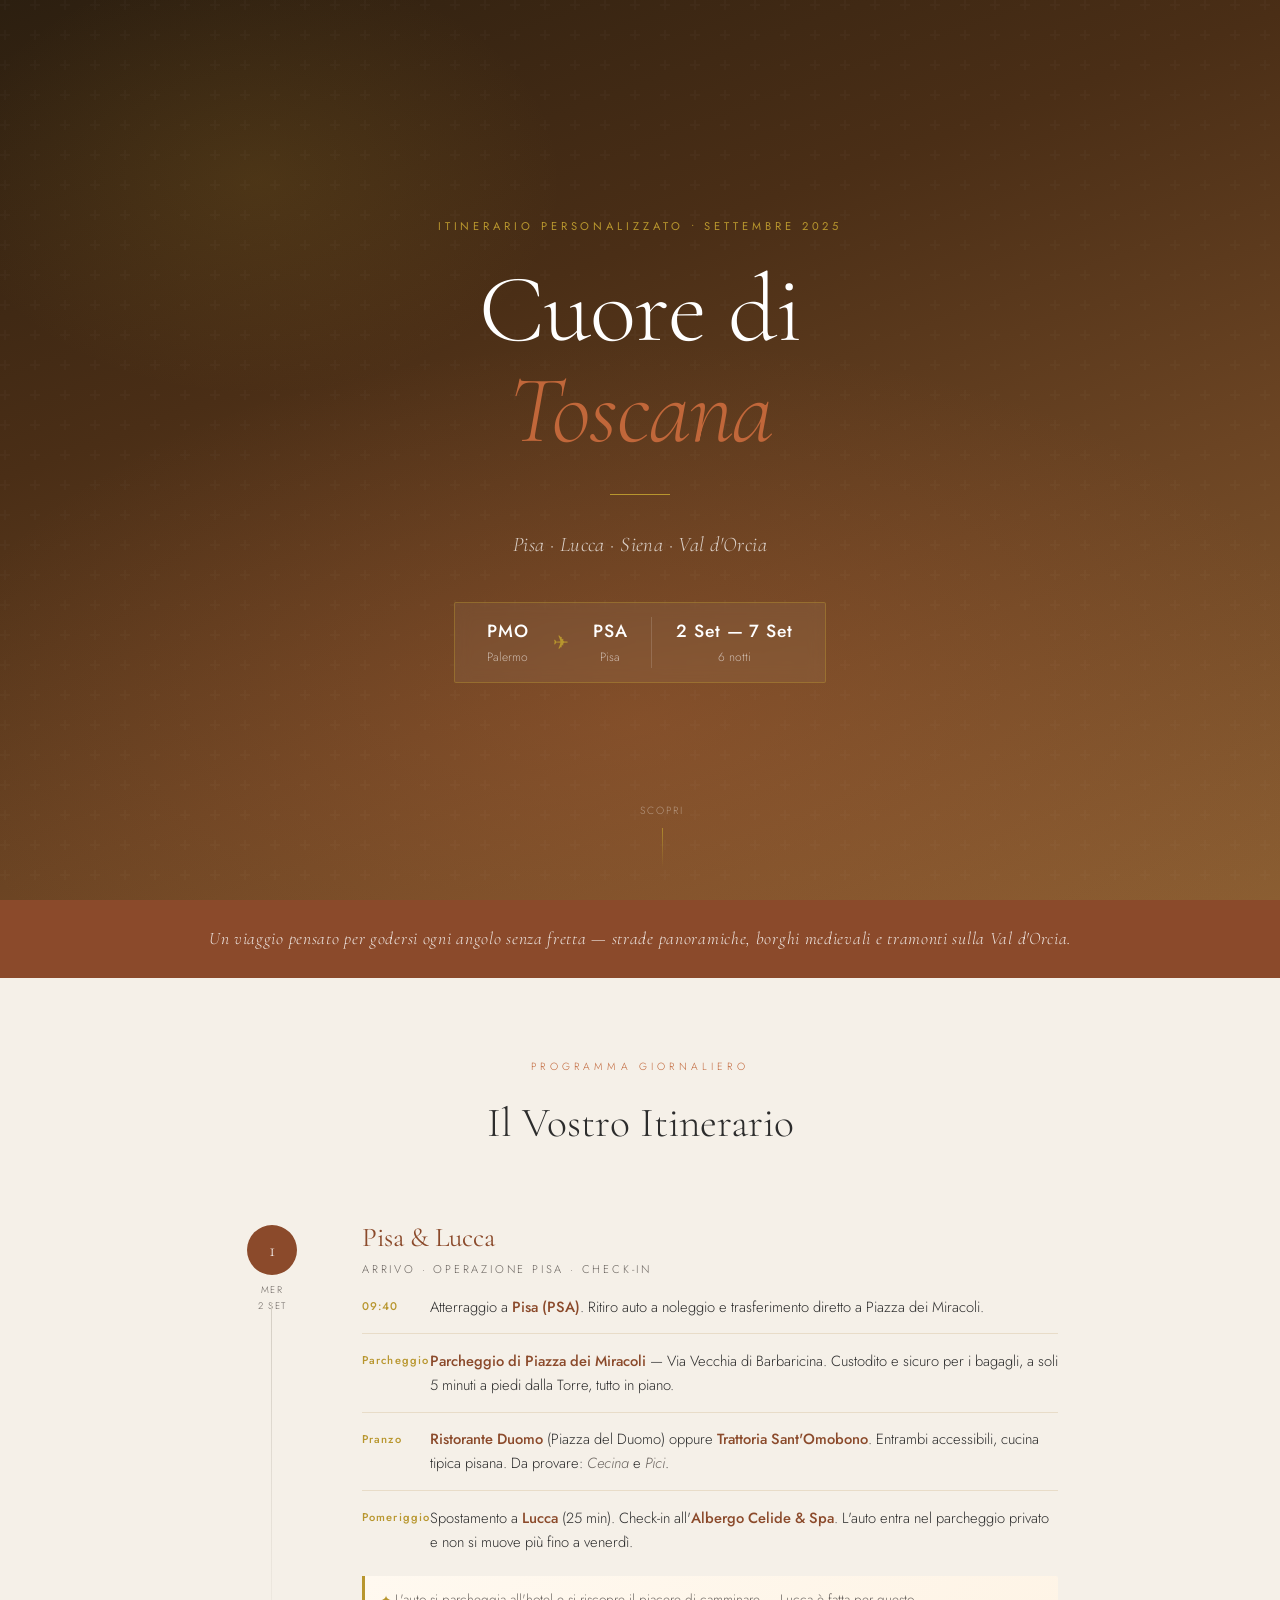
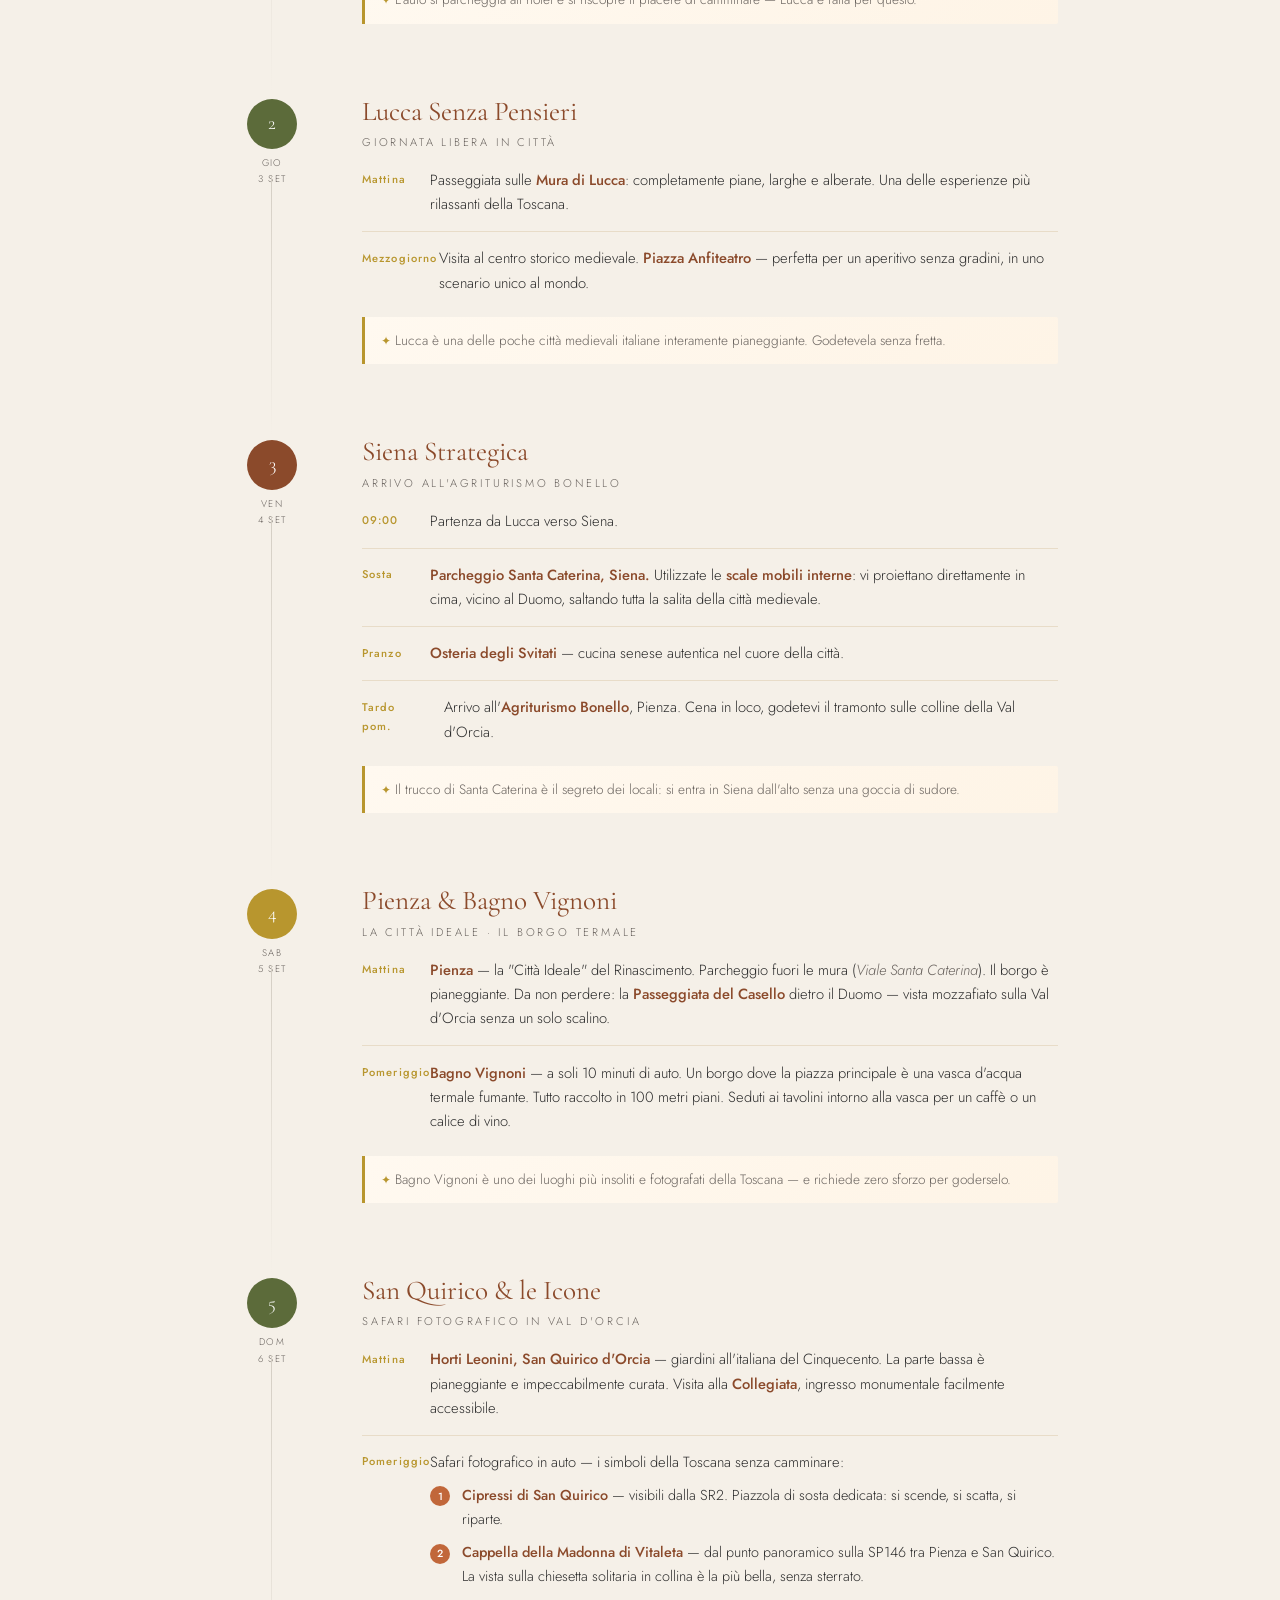
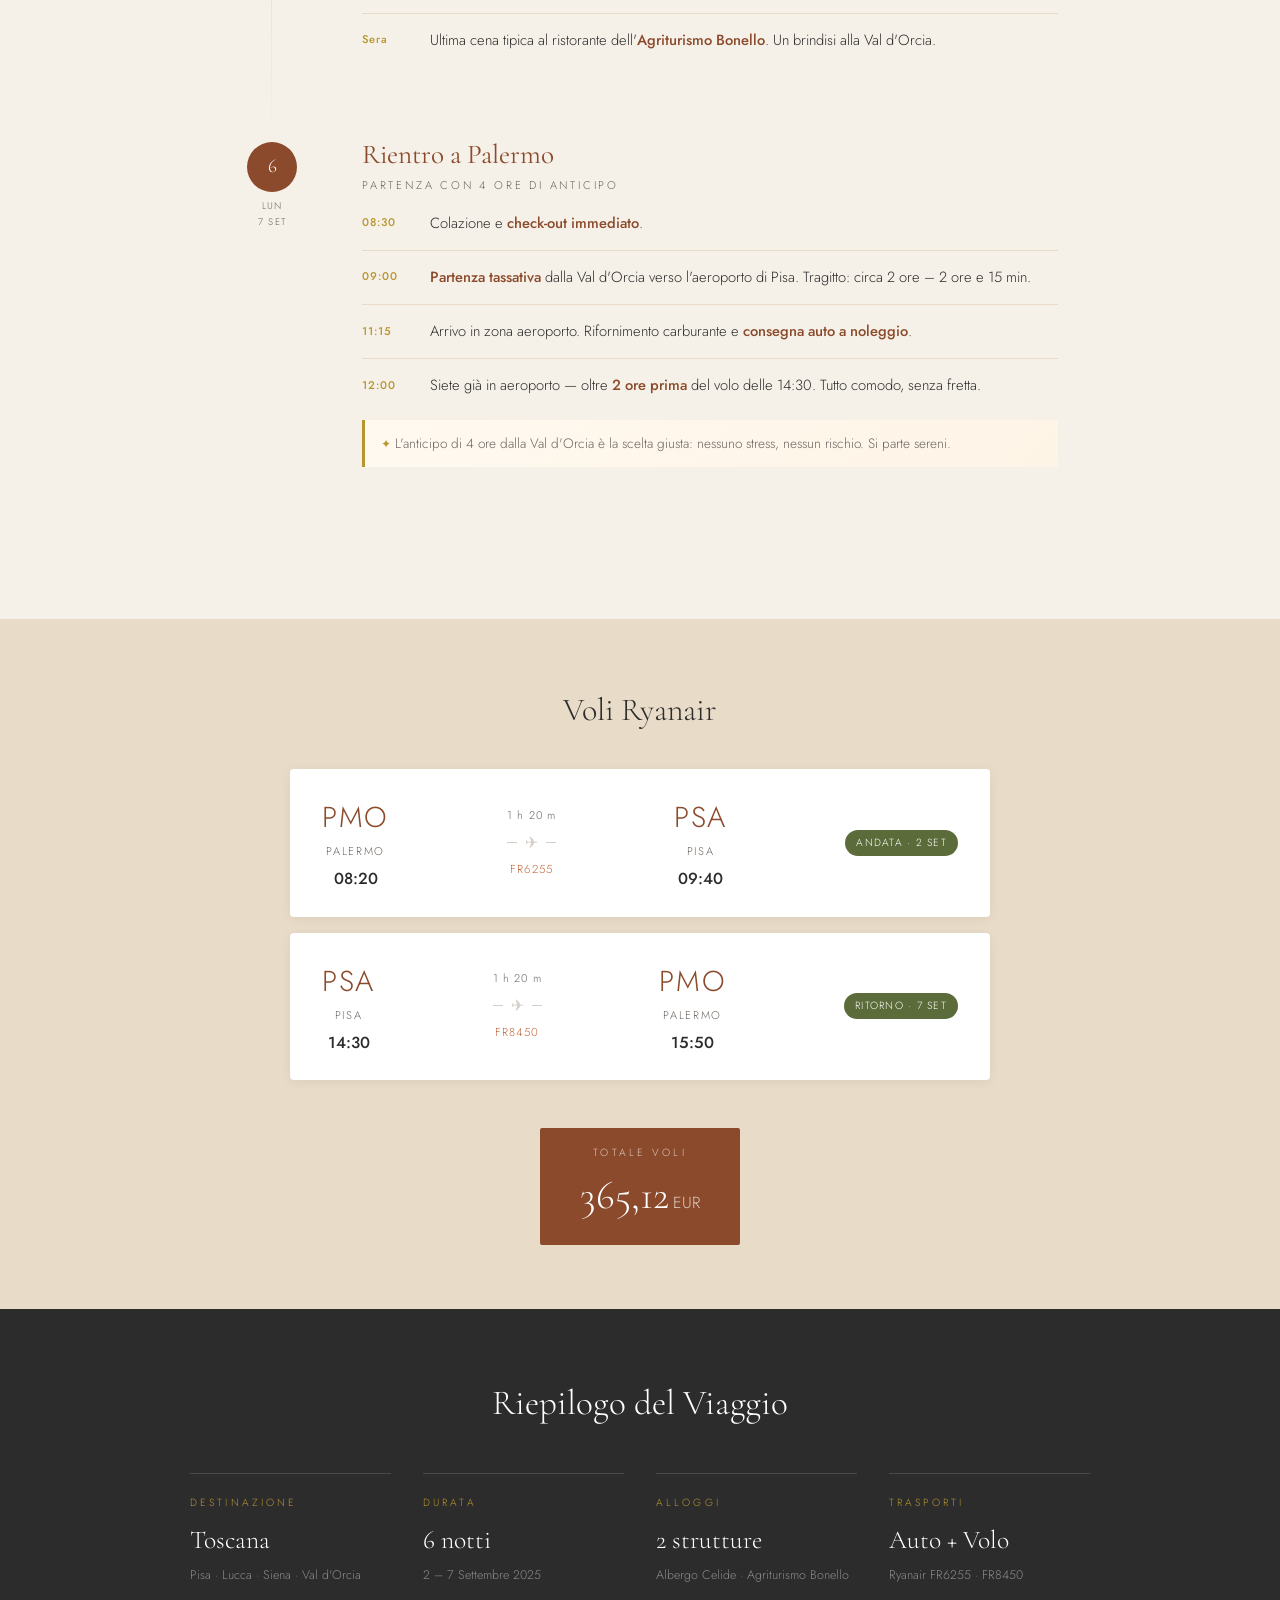
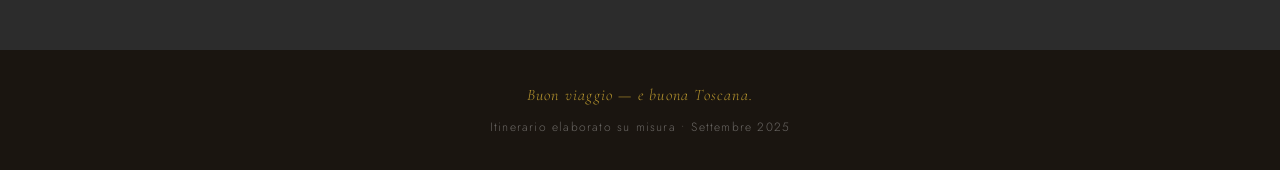
==== toscana_itinerario.html @ e8770a00 "Add files via upload" ====
<!DOCTYPE html>
<html lang="it">
<head>
  <meta charset="UTF-8" />
  <meta name="viewport" content="width=device-width, initial-scale=1.0"/>
  <title>Toscana Esclusiva — Settembre 2025</title>
  <link href="https://fonts.googleapis.com/css2?family=Cormorant+Garamond:ital,wght@0,300;0,400;0,600;1,300;1,400&family=Jost:wght@300;400;500&display=swap" rel="stylesheet"/>
  <style>
    :root {
      --cream: #f5f0e8;
      --sand: #e8dcc8;
      --sienna: #8b4a2b;
      --terracotta: #c1673a;
      --gold: #b8962e;
      --olive: #5c6b3a;
      --charcoal: #2c2c2c;
      --warm-grey: #6b6560;
      --light-grey: #d4cec4;
    }

    *, *::before, *::after { box-sizing: border-box; margin: 0; padding: 0; }

    html { scroll-behavior: smooth; }

    body {
      background-color: var(--cream);
      color: var(--charcoal);
      font-family: 'Jost', sans-serif;
      font-weight: 300;
      line-height: 1.7;
      overflow-x: hidden;
    }

    /* ── HERO ─────────────────────────────────────────────── */
    .hero {
      position: relative;
      height: 100vh;
      min-height: 600px;
      display: flex;
      flex-direction: column;
      align-items: center;
      justify-content: center;
      text-align: center;
      padding: 2rem;
      overflow: hidden;
      background: linear-gradient(160deg, #2c1f10 0%, #4a2e16 35%, #6b4423 65%, #8b5e32 100%);
    }

    .hero::before {
      content: '';
      position: absolute;
      inset: 0;
      background:
        radial-gradient(ellipse 80% 60% at 50% 80%, rgba(193,103,58,0.25) 0%, transparent 70%),
        radial-gradient(ellipse 40% 40% at 20% 20%, rgba(184,150,46,0.12) 0%, transparent 60%);
    }

    .hero-texture {
      position: absolute;
      inset: 0;
      background-image: url("data:image/svg+xml,%3Csvg width='60' height='60' viewBox='0 0 60 60' xmlns='http://www.w3.org/2000/svg'%3E%3Cg fill='none' fill-rule='evenodd'%3E%3Cg fill='%23ffffff' fill-opacity='0.02'%3E%3Cpath d='M36 34v-4h-2v4h-4v2h4v4h2v-4h4v-2h-4zm0-30V0h-2v4h-4v2h4v4h2V6h4V4h-4zM6 34v-4H4v4H0v2h4v4h2v-4h4v-2H6zM6 4V0H4v4H0v2h4v4h2V6h4V4H6z'/%3E%3C/g%3E%3C/g%3E%3C/svg%3E");
    }

    .hero-content { position: relative; z-index: 2; max-width: 760px; }

    .hero-label {
      font-family: 'Jost', sans-serif;
      font-weight: 400;
      font-size: 0.7rem;
      letter-spacing: 0.35em;
      text-transform: uppercase;
      color: var(--gold);
      margin-bottom: 1.5rem;
      opacity: 0;
      animation: fadeUp 0.8s ease 0.2s forwards;
    }

    .hero-title {
      font-family: 'Cormorant Garamond', serif;
      font-weight: 300;
      font-size: clamp(3rem, 8vw, 6rem);
      line-height: 1.05;
      color: #fff;
      letter-spacing: -0.01em;
      opacity: 0;
      animation: fadeUp 0.9s ease 0.4s forwards;
    }

    .hero-title em {
      font-style: italic;
      color: var(--terracotta);
    }

    .hero-divider {
      width: 60px;
      height: 1px;
      background: var(--gold);
      margin: 2rem auto;
      opacity: 0;
      animation: fadeUp 0.8s ease 0.6s forwards;
    }

    .hero-sub {
      font-family: 'Cormorant Garamond', serif;
      font-style: italic;
      font-size: 1.3rem;
      color: rgba(255,255,255,0.75);
      letter-spacing: 0.02em;
      opacity: 0;
      animation: fadeUp 0.8s ease 0.8s forwards;
    }

    .flight-badge {
      display: inline-flex;
      align-items: center;
      gap: 1.5rem;
      margin-top: 2.5rem;
      padding: 0.9rem 2rem;
      border: 1px solid rgba(184,150,46,0.4);
      background: rgba(255,255,255,0.05);
      backdrop-filter: blur(8px);
      border-radius: 2px;
      opacity: 0;
      animation: fadeUp 0.8s ease 1s forwards;
    }

    .flight-segment {
      font-family: 'Jost', sans-serif;
      font-size: 0.75rem;
      color: rgba(255,255,255,0.6);
      text-align: center;
    }
    .flight-segment strong {
      display: block;
      font-size: 1.1rem;
      font-weight: 500;
      color: #fff;
      letter-spacing: 0.05em;
    }
    .flight-arrow {
      font-size: 1.2rem;
      color: var(--gold);
    }

    /* ── SCROLL HINT ──────────────────────────────────────── */
    .scroll-hint {
      position: absolute;
      bottom: 2rem;
      left: 50%;
      transform: translateX(-50%);
      display: flex;
      flex-direction: column;
      align-items: center;
      gap: 0.5rem;
      color: rgba(255,255,255,0.4);
      font-size: 0.65rem;
      letter-spacing: 0.2em;
      text-transform: uppercase;
      z-index: 2;
      opacity: 0;
      animation: fadeUp 0.8s ease 1.4s forwards;
    }

    .scroll-line {
      width: 1px;
      height: 40px;
      background: linear-gradient(to bottom, rgba(184,150,46,0.8), transparent);
      animation: scrollPulse 2s ease-in-out 1.6s infinite;
    }

    /* ── INTRO STRIP ──────────────────────────────────────── */
    .intro-strip {
      background: var(--sienna);
      color: #fff;
      padding: 1.5rem 2rem;
      text-align: center;
    }

    .intro-strip p {
      font-family: 'Cormorant Garamond', serif;
      font-style: italic;
      font-size: 1.1rem;
      letter-spacing: 0.04em;
      color: rgba(255,255,255,0.85);
    }

    /* ── TIMELINE ─────────────────────────────────────────── */
    .itinerary {
      max-width: 900px;
      margin: 0 auto;
      padding: 5rem 2rem;
    }

    .section-header {
      text-align: center;
      margin-bottom: 4rem;
    }

    .section-header .label {
      font-size: 0.65rem;
      letter-spacing: 0.4em;
      text-transform: uppercase;
      color: var(--terracotta);
      display: block;
      margin-bottom: 0.75rem;
    }

    .section-header h2 {
      font-family: 'Cormorant Garamond', serif;
      font-weight: 300;
      font-size: 2.6rem;
      color: var(--charcoal);
    }

    /* Day cards */
    .day-card {
      display: grid;
      grid-template-columns: 100px 1fr;
      gap: 0 2.5rem;
      margin-bottom: 3.5rem;
      position: relative;
      opacity: 0;
      transform: translateY(24px);
      transition: opacity 0.7s ease, transform 0.7s ease;
    }

    .day-card.visible {
      opacity: 1;
      transform: translateY(0);
    }

    /* vertical line */
    .day-card:not(:last-child)::after {
      content: '';
      position: absolute;
      left: 49px;
      top: 80px;
      bottom: -3.5rem;
      width: 1px;
      background: linear-gradient(to bottom, var(--light-grey), transparent);
    }

    .day-date {
      display: flex;
      flex-direction: column;
      align-items: center;
      padding-top: 0.2rem;
    }

    .day-number {
      width: 50px;
      height: 50px;
      border-radius: 50%;
      background: var(--sienna);
      color: #fff;
      display: flex;
      align-items: center;
      justify-content: center;
      font-family: 'Cormorant Garamond', serif;
      font-size: 1.2rem;
      font-weight: 300;
      flex-shrink: 0;
      position: relative;
      z-index: 1;
    }

    .day-number.gold { background: var(--gold); }
    .day-number.olive { background: var(--olive); }

    .day-weekday {
      font-size: 0.6rem;
      letter-spacing: 0.12em;
      text-transform: uppercase;
      color: var(--warm-grey);
      margin-top: 0.4rem;
      text-align: center;
    }

    .day-body { padding-bottom: 1rem; }

    .day-title {
      font-family: 'Cormorant Garamond', serif;
      font-size: 1.7rem;
      font-weight: 400;
      color: var(--sienna);
      margin-bottom: 0.3rem;
      line-height: 1.2;
    }

    .day-subtitle {
      font-size: 0.7rem;
      letter-spacing: 0.25em;
      text-transform: uppercase;
      color: var(--warm-grey);
      margin-bottom: 1rem;
    }

    .event-list { list-style: none; }

    .event-item {
      display: flex;
      gap: 1rem;
      margin-bottom: 0.9rem;
      padding-bottom: 0.9rem;
      border-bottom: 1px solid var(--sand);
    }

    .event-item:last-child {
      border-bottom: none;
      margin-bottom: 0;
    }

    .event-time {
      font-size: 0.7rem;
      font-weight: 500;
      letter-spacing: 0.1em;
      color: var(--gold);
      min-width: 52px;
      padding-top: 0.15rem;
    }

    .event-text {
      font-size: 0.92rem;
      color: var(--charcoal);
      line-height: 1.65;
    }

    .event-text strong {
      font-weight: 500;
      color: var(--sienna);
    }

    .event-text em { font-style: italic; color: var(--warm-grey); }

    .tip-box {
      background: linear-gradient(135deg, #fff9f0 0%, #fef4e6 100%);
      border-left: 3px solid var(--gold);
      padding: 0.75rem 1rem;
      margin-top: 0.5rem;
      border-radius: 0 2px 2px 0;
      font-size: 0.85rem;
      color: var(--warm-grey);
    }
    .tip-box::before {
      content: '✦ ';
      color: var(--gold);
      font-size: 0.75rem;
    }

    /* ── PHOTO SPOTS ──────────────────────────────────────── */
    .photo-spots {
      counter-reset: spot;
    }

    .spot-item {
      display: flex;
      align-items: baseline;
      gap: 0.75rem;
      margin-bottom: 0.6rem;
      font-size: 0.9rem;
    }

    .spot-item::before {
      counter-increment: spot;
      content: counter(spot);
      background: var(--terracotta);
      color: #fff;
      font-size: 0.65rem;
      font-weight: 500;
      width: 20px;
      height: 20px;
      border-radius: 50%;
      display: flex;
      align-items: center;
      justify-content: center;
      flex-shrink: 0;
    }

    /* ── SUMMARY BAR ──────────────────────────────────────── */
    .summary {
      background: var(--charcoal);
      color: #fff;
      padding: 4rem 2rem;
    }

    .summary-inner {
      max-width: 900px;
      margin: 0 auto;
    }

    .summary h2 {
      font-family: 'Cormorant Garamond', serif;
      font-weight: 300;
      font-size: 2.2rem;
      color: #fff;
      margin-bottom: 2.5rem;
      text-align: center;
    }

    .summary-grid {
      display: grid;
      grid-template-columns: repeat(auto-fit, minmax(200px, 1fr));
      gap: 2rem;
    }

    .summary-item {
      border-top: 1px solid rgba(255,255,255,0.15);
      padding-top: 1.25rem;
    }

    .summary-item .s-label {
      font-size: 0.65rem;
      letter-spacing: 0.3em;
      text-transform: uppercase;
      color: var(--gold);
      margin-bottom: 0.4rem;
    }

    .summary-item .s-value {
      font-family: 'Cormorant Garamond', serif;
      font-size: 1.6rem;
      font-weight: 300;
      color: #fff;
    }

    .summary-item .s-note {
      font-size: 0.78rem;
      color: rgba(255,255,255,0.45);
      margin-top: 0.2rem;
    }

    /* ── FLIGHT RECAP ─────────────────────────────────────── */
    .flight-recap {
      background: var(--sand);
      padding: 4rem 2rem;
    }

    .flight-recap-inner {
      max-width: 700px;
      margin: 0 auto;
      text-align: center;
    }

    .flight-recap h2 {
      font-family: 'Cormorant Garamond', serif;
      font-weight: 300;
      font-size: 2rem;
      color: var(--charcoal);
      margin-bottom: 2rem;
    }

    .flight-row {
      display: flex;
      align-items: center;
      justify-content: space-between;
      background: #fff;
      border-radius: 4px;
      padding: 1.5rem 2rem;
      margin-bottom: 1rem;
      box-shadow: 0 2px 12px rgba(0,0,0,0.06);
    }

    .flight-airport { text-align: center; }
    .flight-airport .code {
      font-family: 'Jost', sans-serif;
      font-size: 1.8rem;
      font-weight: 300;
      letter-spacing: 0.06em;
      color: var(--sienna);
    }
    .flight-airport .city {
      font-size: 0.7rem;
      letter-spacing: 0.15em;
      text-transform: uppercase;
      color: var(--warm-grey);
    }
    .flight-airport .time {
      font-size: 1rem;
      font-weight: 500;
      color: var(--charcoal);
      margin-top: 0.25rem;
    }

    .flight-mid { text-align: center; }
    .flight-mid .duration {
      font-size: 0.7rem;
      color: var(--warm-grey);
      letter-spacing: 0.1em;
      margin-bottom: 0.25rem;
    }
    .flight-mid .flight-line {
      display: flex;
      align-items: center;
      gap: 0.5rem;
      color: var(--light-grey);
    }
    .flight-mid .flight-line hr { flex: 1; border: none; border-top: 1.5px solid var(--light-grey); }
    .flight-mid .flight-num {
      font-size: 0.72rem;
      color: var(--terracotta);
      letter-spacing: 0.1em;
      margin-top: 0.25rem;
    }
    .flight-tag {
      font-size: 0.65rem;
      background: var(--olive);
      color: #fff;
      letter-spacing: 0.12em;
      text-transform: uppercase;
      padding: 0.25rem 0.7rem;
      border-radius: 20px;
    }

    .price-box {
      display: inline-block;
      margin-top: 2rem;
      background: var(--sienna);
      color: #fff;
      padding: 1rem 2.5rem;
      border-radius: 2px;
    }
    .price-box .p-label {
      font-size: 0.65rem;
      letter-spacing: 0.3em;
      text-transform: uppercase;
      opacity: 0.7;
    }
    .price-box .p-amount {
      font-family: 'Cormorant Garamond', serif;
      font-size: 2.5rem;
      font-weight: 300;
    }
    .price-box .p-currency {
      font-size: 1rem;
      opacity: 0.7;
      margin-left: 0.3rem;
    }

    /* ── FOOTER ───────────────────────────────────────────── */
    footer {
      background: #1a1510;
      color: rgba(255,255,255,0.35);
      text-align: center;
      padding: 2rem;
      font-size: 0.75rem;
      letter-spacing: 0.1em;
    }

    footer em {
      display: block;
      font-family: 'Cormorant Garamond', serif;
      font-style: italic;
      font-size: 1rem;
      color: var(--gold);
      margin-bottom: 0.5rem;
    }

    /* ── ANIMATIONS ───────────────────────────────────────── */
    @keyframes fadeUp {
      from { opacity: 0; transform: translateY(20px); }
      to   { opacity: 1; transform: translateY(0); }
    }

    @keyframes scrollPulse {
      0%, 100% { opacity: 0.4; transform: scaleY(1); }
      50%       { opacity: 1;   transform: scaleY(1.15); }
    }

    /* ── RESPONSIVE ───────────────────────────────────────── */
    @media (max-width: 600px) {
      .day-card {
        grid-template-columns: 60px 1fr;
        gap: 0 1.5rem;
      }
      .day-card:not(:last-child)::after { left: 29px; }
      .day-number { width: 38px; height: 38px; font-size: 1rem; }
      .flight-row { flex-direction: column; gap: 1rem; }
      .hero-sub { font-size: 1.05rem; }
    }
  </style>
</head>
<body>

  <!-- ── HERO ─────────────────────────────────────────────── -->
  <header class="hero">
    <div class="hero-texture"></div>
    <div class="hero-content">
      <p class="hero-label">Itinerario personalizzato &bull; Settembre 2025</p>
      <h1 class="hero-title">Cuore di<br><em>Toscana</em></h1>
      <div class="hero-divider"></div>
      <p class="hero-sub">Pisa · Lucca · Siena · Val d'Orcia</p>
      <div class="flight-badge">
        <div class="flight-segment">
          <strong>PMO</strong>
          Palermo
        </div>
        <div class="flight-arrow">✈</div>
        <div class="flight-segment">
          <strong>PSA</strong>
          Pisa
        </div>
        <div class="flight-segment" style="border-left:1px solid rgba(255,255,255,0.15); padding-left:1.5rem;">
          <strong>2 Set — 7 Set</strong>
          6 notti
        </div>
      </div>
    </div>
    <div class="scroll-hint">
      <span>Scopri</span>
      <div class="scroll-line"></div>
    </div>
  </header>

  <!-- ── INTRO ─────────────────────────────────────────────── -->
  <div class="intro-strip">
    <p>Un viaggio pensato per godersi ogni angolo senza fretta — strade panoramiche, borghi medievali e tramonti sulla Val d'Orcia.</p>
  </div>

  <!-- ── ITINERARY ─────────────────────────────────────────── -->
  <section class="itinerary">
    <div class="section-header">
      <span class="label">Programma giornaliero</span>
      <h2>Il Vostro Itinerario</h2>
    </div>

    <!-- DAY 1 -->
    <div class="day-card">
      <div class="day-date">
        <div class="day-number">1</div>
        <div class="day-weekday">Mer<br>2 Set</div>
      </div>
      <div class="day-body">
        <h3 class="day-title">Pisa &amp; Lucca</h3>
        <p class="day-subtitle">Arrivo · Operazione Pisa · Check-in</p>
        <ul class="event-list">
          <li class="event-item">
            <span class="event-time">09:40</span>
            <div class="event-text">Atterraggio a <strong>Pisa (PSA)</strong>. Ritiro auto a noleggio e trasferimento diretto a Piazza dei Miracoli.</div>
          </li>
          <li class="event-item">
            <span class="event-time">Parcheggio</span>
            <div class="event-text"><strong>Parcheggio di Piazza dei Miracoli</strong> — Via Vecchia di Barbaricina. Custodito e sicuro per i bagagli, a soli 5 minuti a piedi dalla Torre, tutto in piano.</div>
          </li>
          <li class="event-item">
            <span class="event-time">Pranzo</span>
            <div class="event-text">
              <strong>Ristorante Duomo</strong> (Piazza del Duomo) oppure <strong>Trattoria Sant'Omobono</strong>. Entrambi accessibili, cucina tipica pisana. Da provare: <em>Cecina</em> e <em>Pici</em>.
            </div>
          </li>
          <li class="event-item">
            <span class="event-time">Pomeriggio</span>
            <div class="event-text">Spostamento a <strong>Lucca</strong> (25 min). Check-in all'<strong>Albergo Celide &amp; Spa</strong>. L'auto entra nel parcheggio privato e non si muove più fino a venerdì.</div>
          </li>
        </ul>
        <div class="tip-box">L'auto si parcheggia all'hotel e si riscopre il piacere di camminare — Lucca è fatta per questo.</div>
      </div>
    </div>

    <!-- DAY 2 -->
    <div class="day-card">
      <div class="day-date">
        <div class="day-number olive">2</div>
        <div class="day-weekday">Gio<br>3 Set</div>
      </div>
      <div class="day-body">
        <h3 class="day-title">Lucca Senza Pensieri</h3>
        <p class="day-subtitle">Giornata libera in città</p>
        <ul class="event-list">
          <li class="event-item">
            <span class="event-time">Mattina</span>
            <div class="event-text">Passeggiata sulle <strong>Mura di Lucca</strong>: completamente piane, larghe e alberate. Una delle esperienze più rilassanti della Toscana.</div>
          </li>
          <li class="event-item">
            <span class="event-time">Mezzogiorno</span>
            <div class="event-text">Visita al centro storico medievale. <strong>Piazza Anfiteatro</strong> — perfetta per un aperitivo senza gradini, in uno scenario unico al mondo.</div>
          </li>
        </ul>
        <div class="tip-box">Lucca è una delle poche città medievali italiane interamente pianeggiante. Godetevela senza fretta.</div>
      </div>
    </div>

    <!-- DAY 3 -->
    <div class="day-card">
      <div class="day-date">
        <div class="day-number">3</div>
        <div class="day-weekday">Ven<br>4 Set</div>
      </div>
      <div class="day-body">
        <h3 class="day-title">Siena Strategica</h3>
        <p class="day-subtitle">Arrivo all'Agriturismo Bonello</p>
        <ul class="event-list">
          <li class="event-item">
            <span class="event-time">09:00</span>
            <div class="event-text">Partenza da Lucca verso Siena.</div>
          </li>
          <li class="event-item">
            <span class="event-time">Sosta</span>
            <div class="event-text"><strong>Parcheggio Santa Caterina, Siena.</strong> Utilizzate le <strong>scale mobili interne</strong>: vi proiettano direttamente in cima, vicino al Duomo, saltando tutta la salita della città medievale.</div>
          </li>
          <li class="event-item">
            <span class="event-time">Pranzo</span>
            <div class="event-text"><strong>Osteria degli Svitati</strong> — cucina senese autentica nel cuore della città.</div>
          </li>
          <li class="event-item">
            <span class="event-time">Tardo pom.</span>
            <div class="event-text">Arrivo all'<strong>Agriturismo Bonello</strong>, Pienza. Cena in loco, godetevi il tramonto sulle colline della Val d'Orcia.</div>
          </li>
        </ul>
        <div class="tip-box">Il trucco di Santa Caterina è il segreto dei locali: si entra in Siena dall'alto senza una goccia di sudore.</div>
      </div>
    </div>

    <!-- DAY 4 -->
    <div class="day-card">
      <div class="day-date">
        <div class="day-number gold">4</div>
        <div class="day-weekday">Sab<br>5 Set</div>
      </div>
      <div class="day-body">
        <h3 class="day-title">Pienza &amp; Bagno Vignoni</h3>
        <p class="day-subtitle">La Città Ideale · Il borgo termale</p>
        <ul class="event-list">
          <li class="event-item">
            <span class="event-time">Mattina</span>
            <div class="event-text"><strong>Pienza</strong> — la "Città Ideale" del Rinascimento. Parcheggio fuori le mura (<em>Viale Santa Caterina</em>). Il borgo è pianeggiante. Da non perdere: la <strong>Passeggiata del Casello</strong> dietro il Duomo — vista mozzafiato sulla Val d'Orcia senza un solo scalino.</div>
          </li>
          <li class="event-item">
            <span class="event-time">Pomeriggio</span>
            <div class="event-text"><strong>Bagno Vignoni</strong> — a soli 10 minuti di auto. Un borgo dove la piazza principale è una vasca d'acqua termale fumante. Tutto raccolto in 100 metri piani. Seduti ai tavolini intorno alla vasca per un caffè o un calice di vino.</div>
          </li>
        </ul>
        <div class="tip-box">Bagno Vignoni è uno dei luoghi più insoliti e fotografati della Toscana — e richiede zero sforzo per goderselo.</div>
      </div>
    </div>

    <!-- DAY 5 -->
    <div class="day-card">
      <div class="day-date">
        <div class="day-number olive">5</div>
        <div class="day-weekday">Dom<br>6 Set</div>
      </div>
      <div class="day-body">
        <h3 class="day-title">San Quirico &amp; le Icone</h3>
        <p class="day-subtitle">Safari fotografico in Val d'Orcia</p>
        <ul class="event-list">
          <li class="event-item">
            <span class="event-time">Mattina</span>
            <div class="event-text"><strong>Horti Leonini, San Quirico d'Orcia</strong> — giardini all'italiana del Cinquecento. La parte bassa è pianeggiante e impeccabilmente curata. Visita alla <strong>Collegiata</strong>, ingresso monumentale facilmente accessibile.</div>
          </li>
          <li class="event-item">
            <span class="event-time">Pomeriggio</span>
            <div class="event-text">Safari fotografico in auto — i simboli della Toscana senza camminare:
              <ol class="photo-spots" style="margin-top:0.6rem;">
                <li class="spot-item"><span><strong>Cipressi di San Quirico</strong> — visibili dalla SR2. Piazzola di sosta dedicata: si scende, si scatta, si riparte.</span></li>
                <li class="spot-item"><span><strong>Cappella della Madonna di Vitaleta</strong> — dal punto panoramico sulla SP146 tra Pienza e San Quirico. La vista sulla chiesetta solitaria in collina è la più bella, senza sterrato.</span></li>
              </ol>
            </div>
          </li>
          <li class="event-item">
            <span class="event-time">Sera</span>
            <div class="event-text">Ultima cena tipica al ristorante dell'<strong>Agriturismo Bonello</strong>. Un brindisi alla Val d'Orcia.</div>
          </li>
        </ul>
      </div>
    </div>

    <!-- DAY 6 -->
    <div class="day-card">
      <div class="day-date">
        <div class="day-number">6</div>
        <div class="day-weekday">Lun<br>7 Set</div>
      </div>
      <div class="day-body">
        <h3 class="day-title">Rientro a Palermo</h3>
        <p class="day-subtitle">Partenza con 4 ore di anticipo</p>
        <ul class="event-list">
          <li class="event-item">
            <span class="event-time">08:30</span>
            <div class="event-text">Colazione e <strong>check-out immediato</strong>.</div>
          </li>
          <li class="event-item">
            <span class="event-time">09:00</span>
            <div class="event-text"><strong>Partenza tassativa</strong> dalla Val d'Orcia verso l'aeroporto di Pisa. Tragitto: circa 2 ore – 2 ore e 15 min.</div>
          </li>
          <li class="event-item">
            <span class="event-time">11:15</span>
            <div class="event-text">Arrivo in zona aeroporto. Rifornimento carburante e <strong>consegna auto a noleggio</strong>.</div>
          </li>
          <li class="event-item">
            <span class="event-time">12:00</span>
            <div class="event-text">Siete già in aeroporto — oltre <strong>2 ore prima</strong> del volo delle 14:30. Tutto comodo, senza fretta.</div>
          </li>
        </ul>
        <div class="tip-box">L'anticipo di 4 ore dalla Val d'Orcia è la scelta giusta: nessuno stress, nessun rischio. Si parte sereni.</div>
      </div>
    </div>

  </section>

  <!-- ── FLIGHT RECAP ────────────────────────────────────── -->
  <section class="flight-recap">
    <div class="flight-recap-inner">
      <h2>Voli Ryanair</h2>

      <div class="flight-row">
        <div class="flight-airport">
          <div class="code">PMO</div>
          <div class="city">Palermo</div>
          <div class="time">08:20</div>
        </div>
        <div class="flight-mid">
          <div class="duration">1 h 20 m</div>
          <div class="flight-line">
            <hr/><span>✈</span><hr/>
          </div>
          <div class="flight-num">FR6255</div>
        </div>
        <div class="flight-airport">
          <div class="code">PSA</div>
          <div class="city">Pisa</div>
          <div class="time">09:40</div>
        </div>
        <span class="flight-tag">Andata · 2 Set</span>
      </div>

      <div class="flight-row">
        <div class="flight-airport">
          <div class="code">PSA</div>
          <div class="city">Pisa</div>
          <div class="time">14:30</div>
        </div>
        <div class="flight-mid">
          <div class="duration">1 h 20 m</div>
          <div class="flight-line">
            <hr/><span>✈</span><hr/>
          </div>
          <div class="flight-num">FR8450</div>
        </div>
        <div class="flight-airport">
          <div class="code">PMO</div>
          <div class="city">Palermo</div>
          <div class="time">15:50</div>
        </div>
        <span class="flight-tag">Ritorno · 7 Set</span>
      </div>

      <div class="price-box">
        <div class="p-label">Totale voli</div>
        <div><span class="p-amount">365,12</span><span class="p-currency">EUR</span></div>
      </div>
    </div>
  </section>

  <!-- ── SUMMARY ─────────────────────────────────────────── -->
  <section class="summary">
    <div class="summary-inner">
      <h2>Riepilogo del Viaggio</h2>
      <div class="summary-grid">
        <div class="summary-item">
          <div class="s-label">Destinazione</div>
          <div class="s-value">Toscana</div>
          <div class="s-note">Pisa · Lucca · Siena · Val d'Orcia</div>
        </div>
        <div class="summary-item">
          <div class="s-label">Durata</div>
          <div class="s-value">6 notti</div>
          <div class="s-note">2 – 7 Settembre 2025</div>
        </div>
        <div class="summary-item">
          <div class="s-label">Alloggi</div>
          <div class="s-value">2 strutture</div>
          <div class="s-note">Albergo Celide · Agriturismo Bonello</div>
        </div>
        <div class="summary-item">
          <div class="s-label">Trasporti</div>
          <div class="s-value">Auto + Volo</div>
          <div class="s-note">Ryanair FR6255 · FR8450</div>
        </div>
      </div>
    </div>
  </section>

  <!-- ── FOOTER ─────────────────────────────────────────── -->
  <footer>
    <em>Buon viaggio &mdash; e buona Toscana.</em>
    Itinerario elaborato su misura &bull; Settembre 2025
  </footer>

  <script>
    // Intersection Observer for card entrance animations
    const cards = document.querySelectorAll('.day-card');
    const observer = new IntersectionObserver((entries) => {
      entries.forEach(entry => {
        if (entry.isIntersecting) {
          entry.target.classList.add('visible');
          observer.unobserve(entry.target);
        }
      });
    }, { threshold: 0.12 });
    cards.forEach(c => observer.observe(c));
  </script>
</body>
</html>
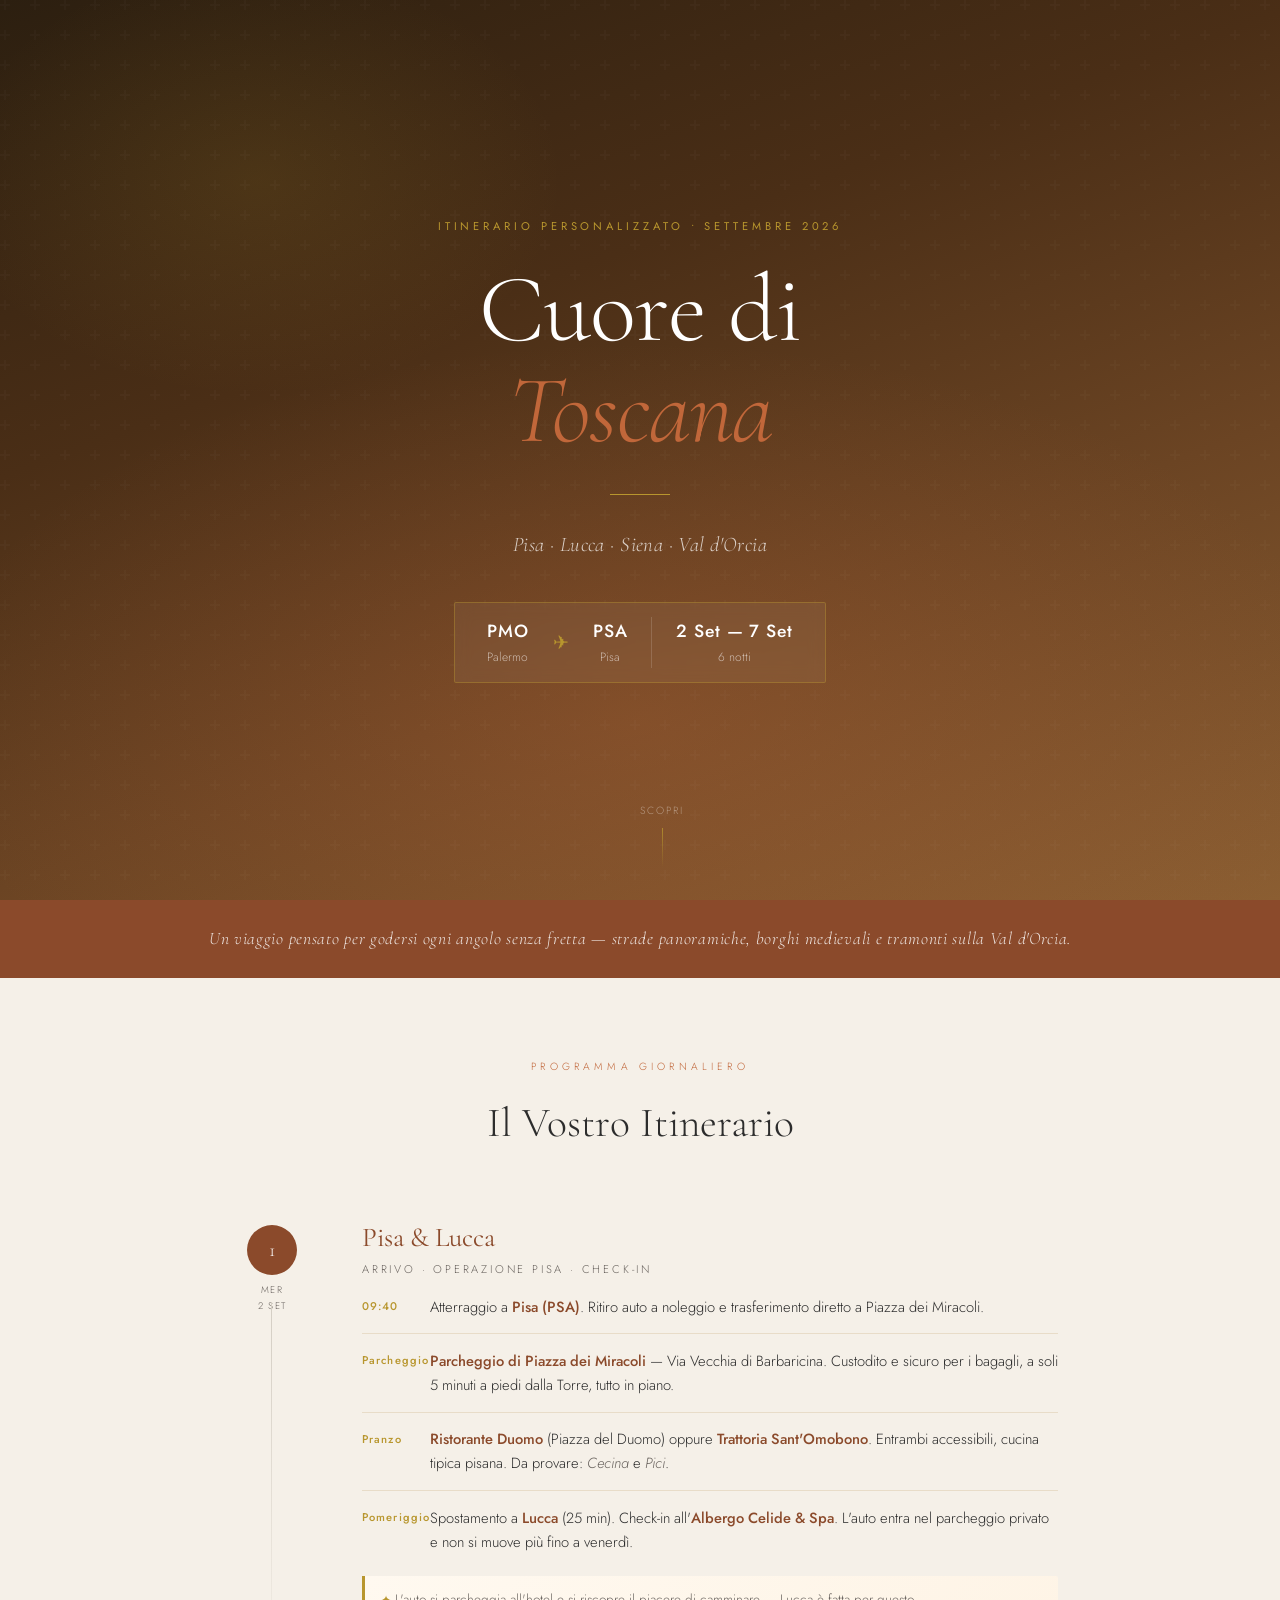
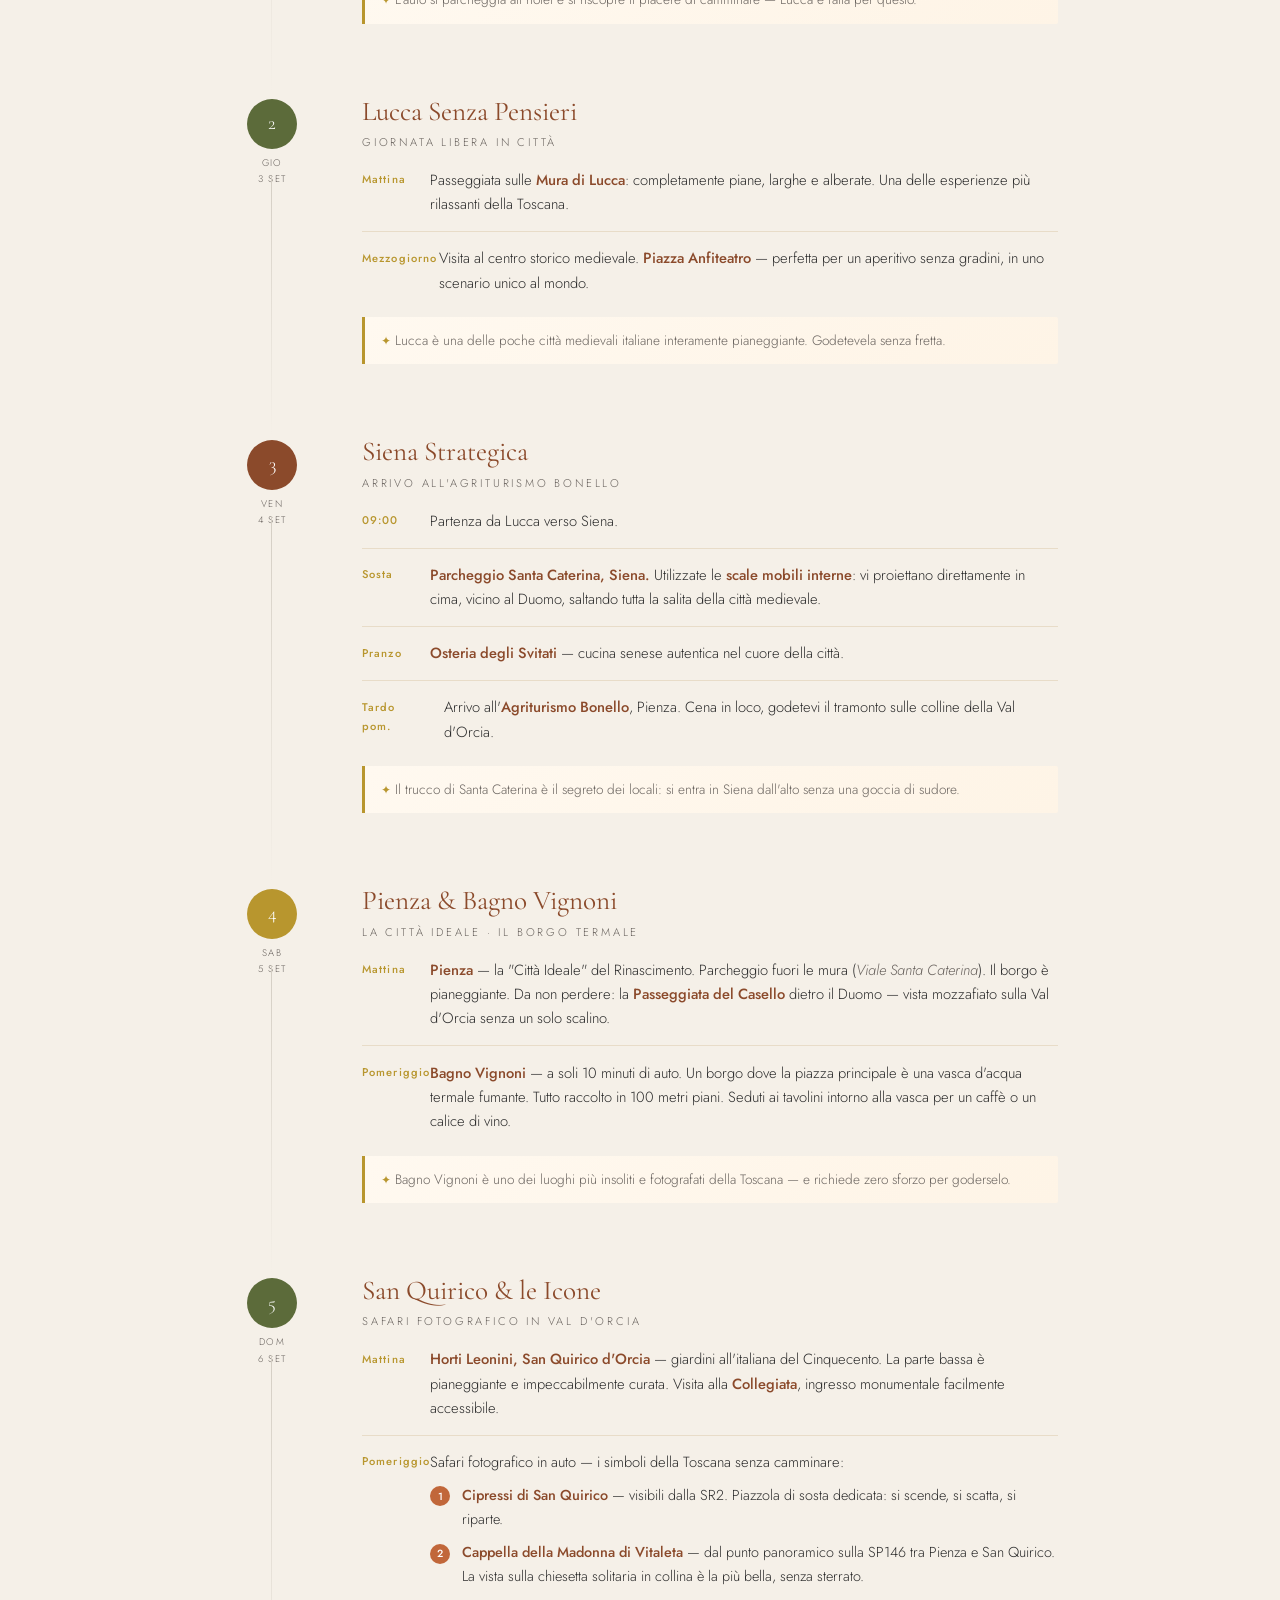
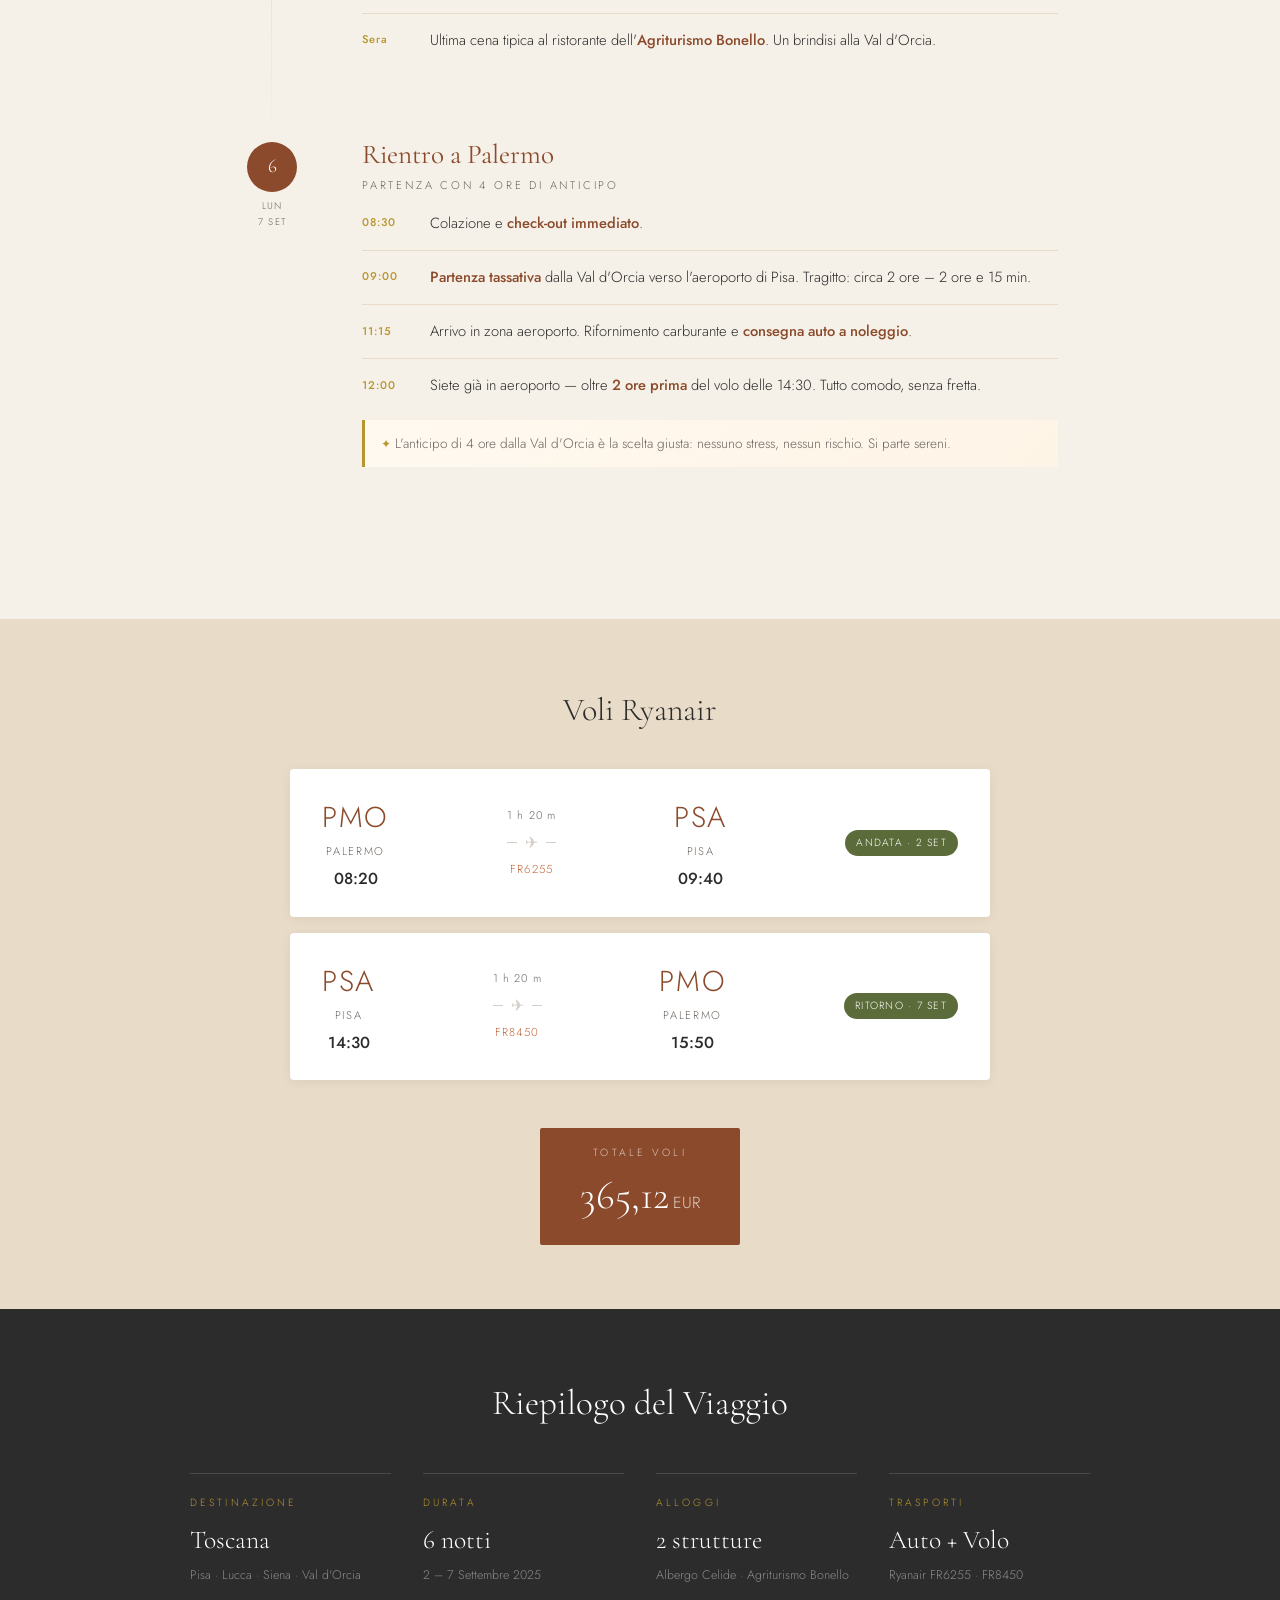
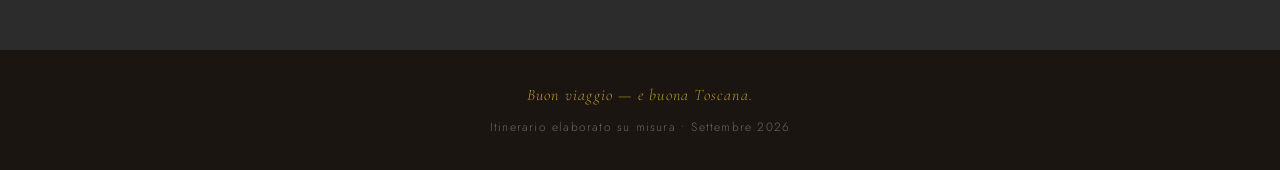
==== commit 9c004107: "Add files via upload" ====
--- a/toscana_itinerario.html
+++ b/toscana_itinerario.html
@@ -3,7 +3,7 @@
 <head>
   <meta charset="UTF-8" />
   <meta name="viewport" content="width=device-width, initial-scale=1.0"/>
-  <title>Toscana Esclusiva — Settembre 2025</title>
+  <title>Toscana Esclusiva — Settembre 2026</title>
   <link href="https://fonts.googleapis.com/css2?family=Cormorant+Garamond:ital,wght@0,300;0,400;0,600;1,300;1,400&family=Jost:wght@300;400;500&display=swap" rel="stylesheet"/>
   <style>
     :root {
@@ -585,7 +585,7 @@
   <header class="hero">
     <div class="hero-texture"></div>
     <div class="hero-content">
-      <p class="hero-label">Itinerario personalizzato &bull; Settembre 2025</p>
+      <p class="hero-label">Itinerario personalizzato &bull; Settembre 2026</p>
       <h1 class="hero-title">Cuore di<br><em>Toscana</em></h1>
       <div class="hero-divider"></div>
       <p class="hero-sub">Pisa · Lucca · Siena · Val d'Orcia</p>
@@ -883,7 +883,7 @@
   <!-- ── FOOTER ─────────────────────────────────────────── -->
   <footer>
     <em>Buon viaggio &mdash; e buona Toscana.</em>
-    Itinerario elaborato su misura &bull; Settembre 2025
+    Itinerario elaborato su misura &bull; Settembre 2026
   </footer>
 
   <script>
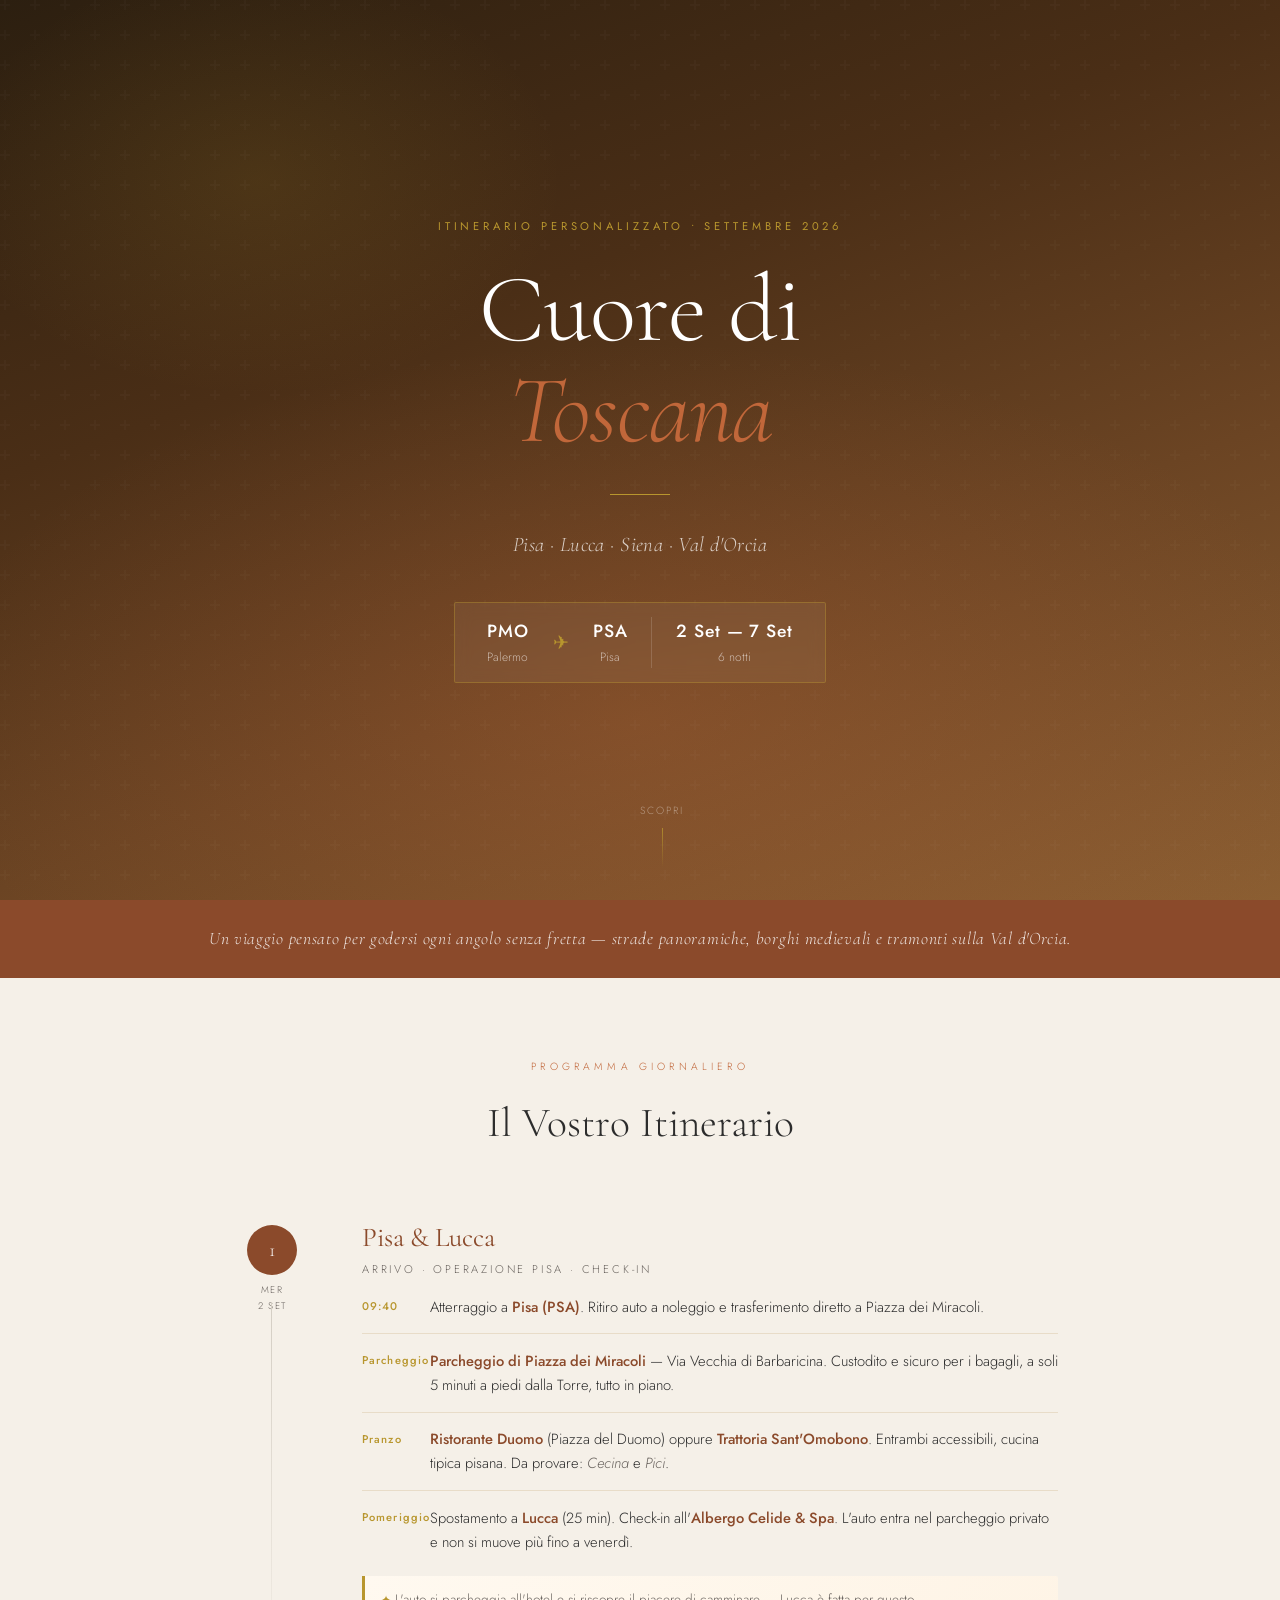
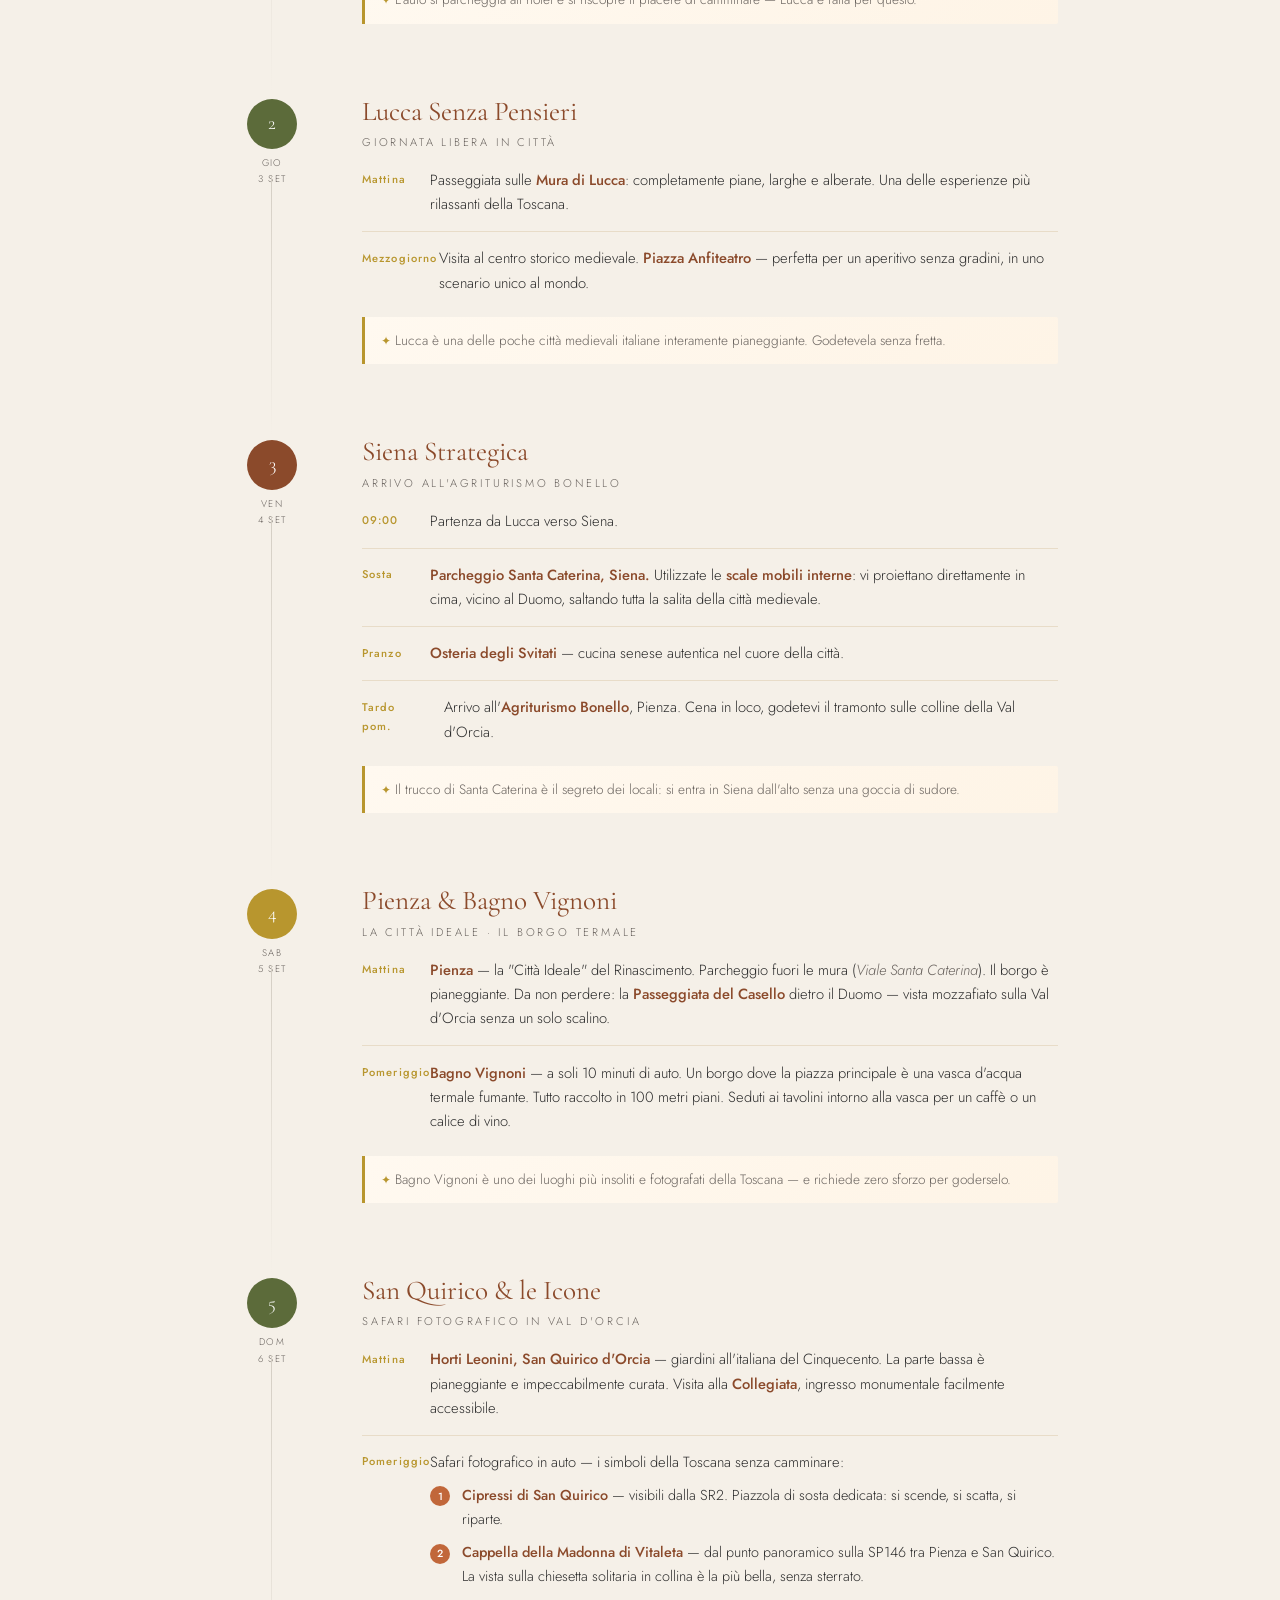
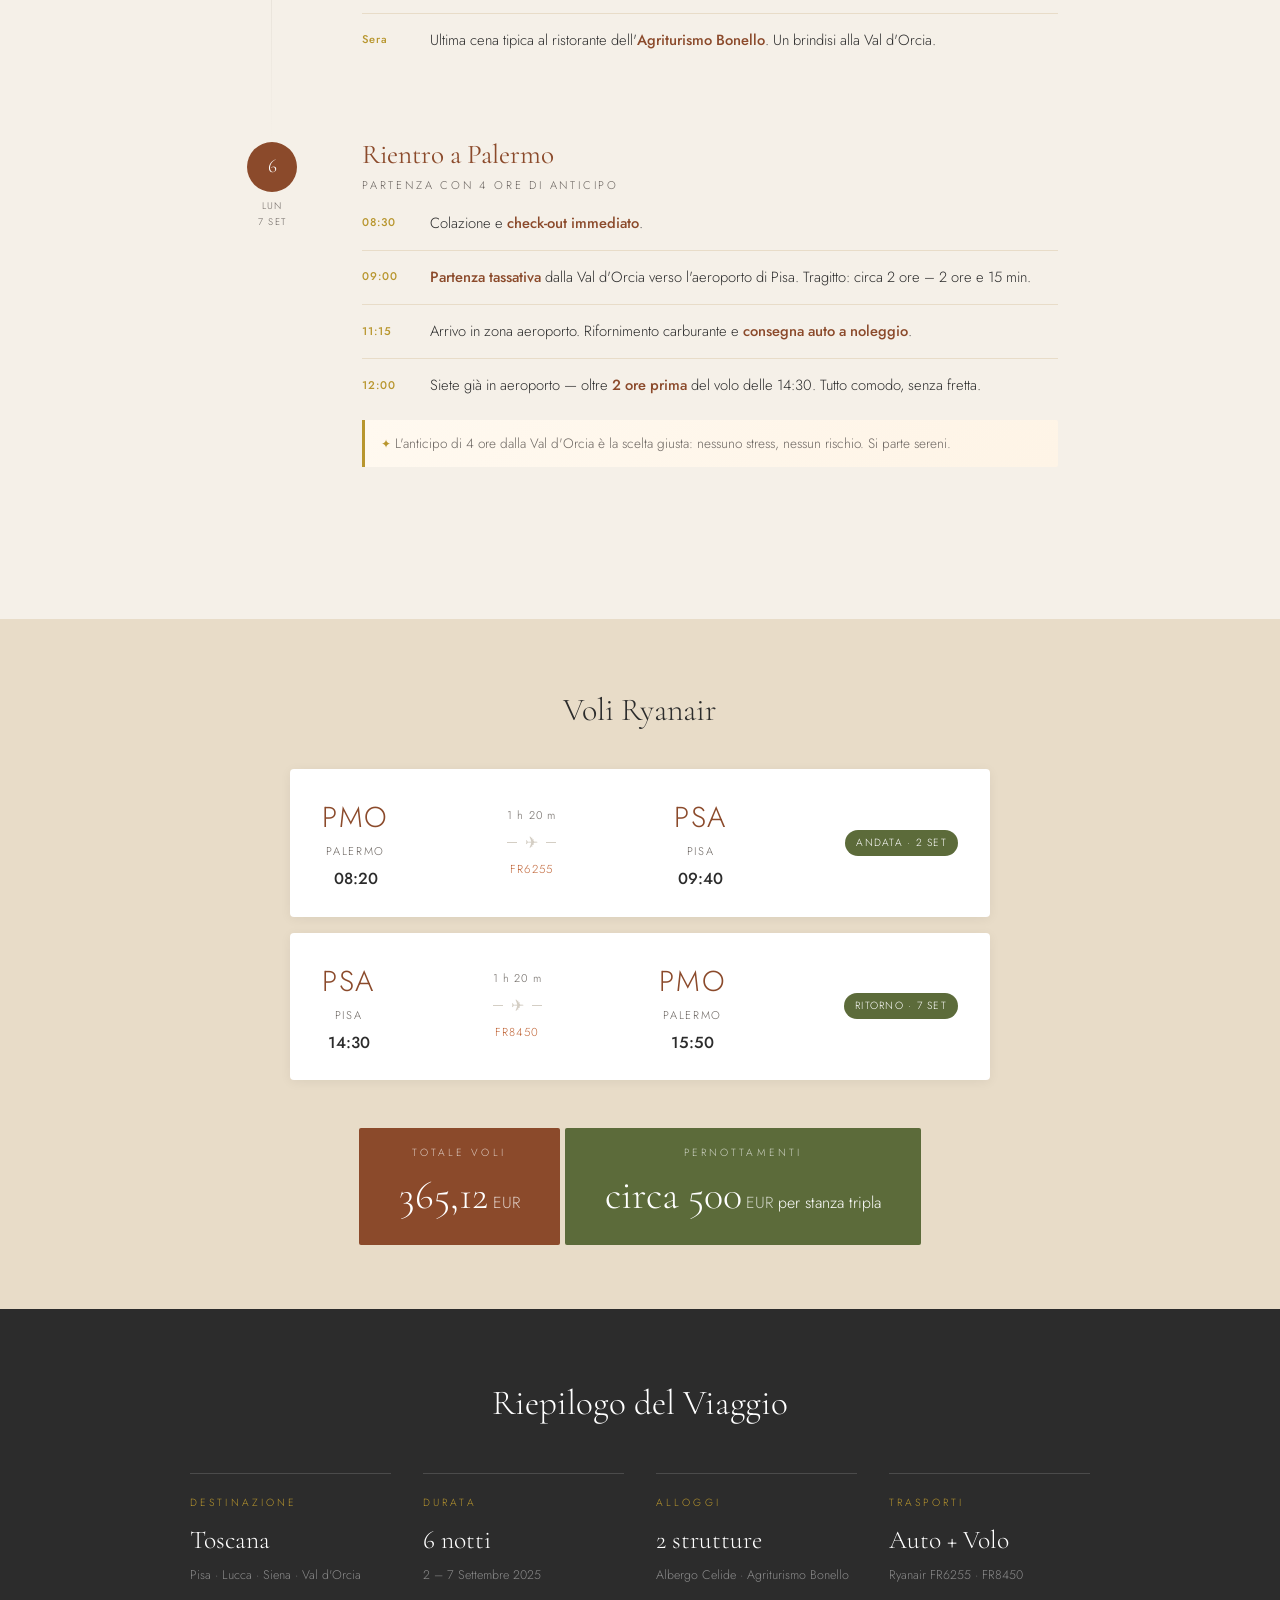
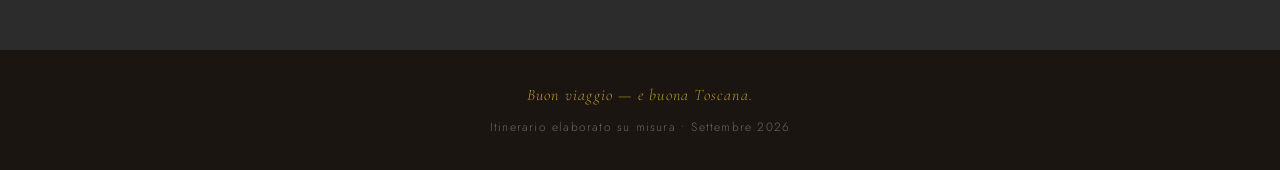
==== commit 99f652e2: "Add files via upload" ====
--- a/toscana_itinerario.html
+++ b/toscana_itinerario.html
@@ -848,6 +848,11 @@
         <div class="p-label">Totale voli</div>
         <div><span class="p-amount">365,12</span><span class="p-currency">EUR</span></div>
       </div>
+
+      <div class="price-box" style="background: var(--olive); margin-top: 1rem;">
+        <div class="p-label">Pernottamenti</div>
+        <div><span class="p-amount">circa 500</span><span class="p-currency">EUR</span> per stanza tripla</div>
+      </div>
     </div>
   </section>
 
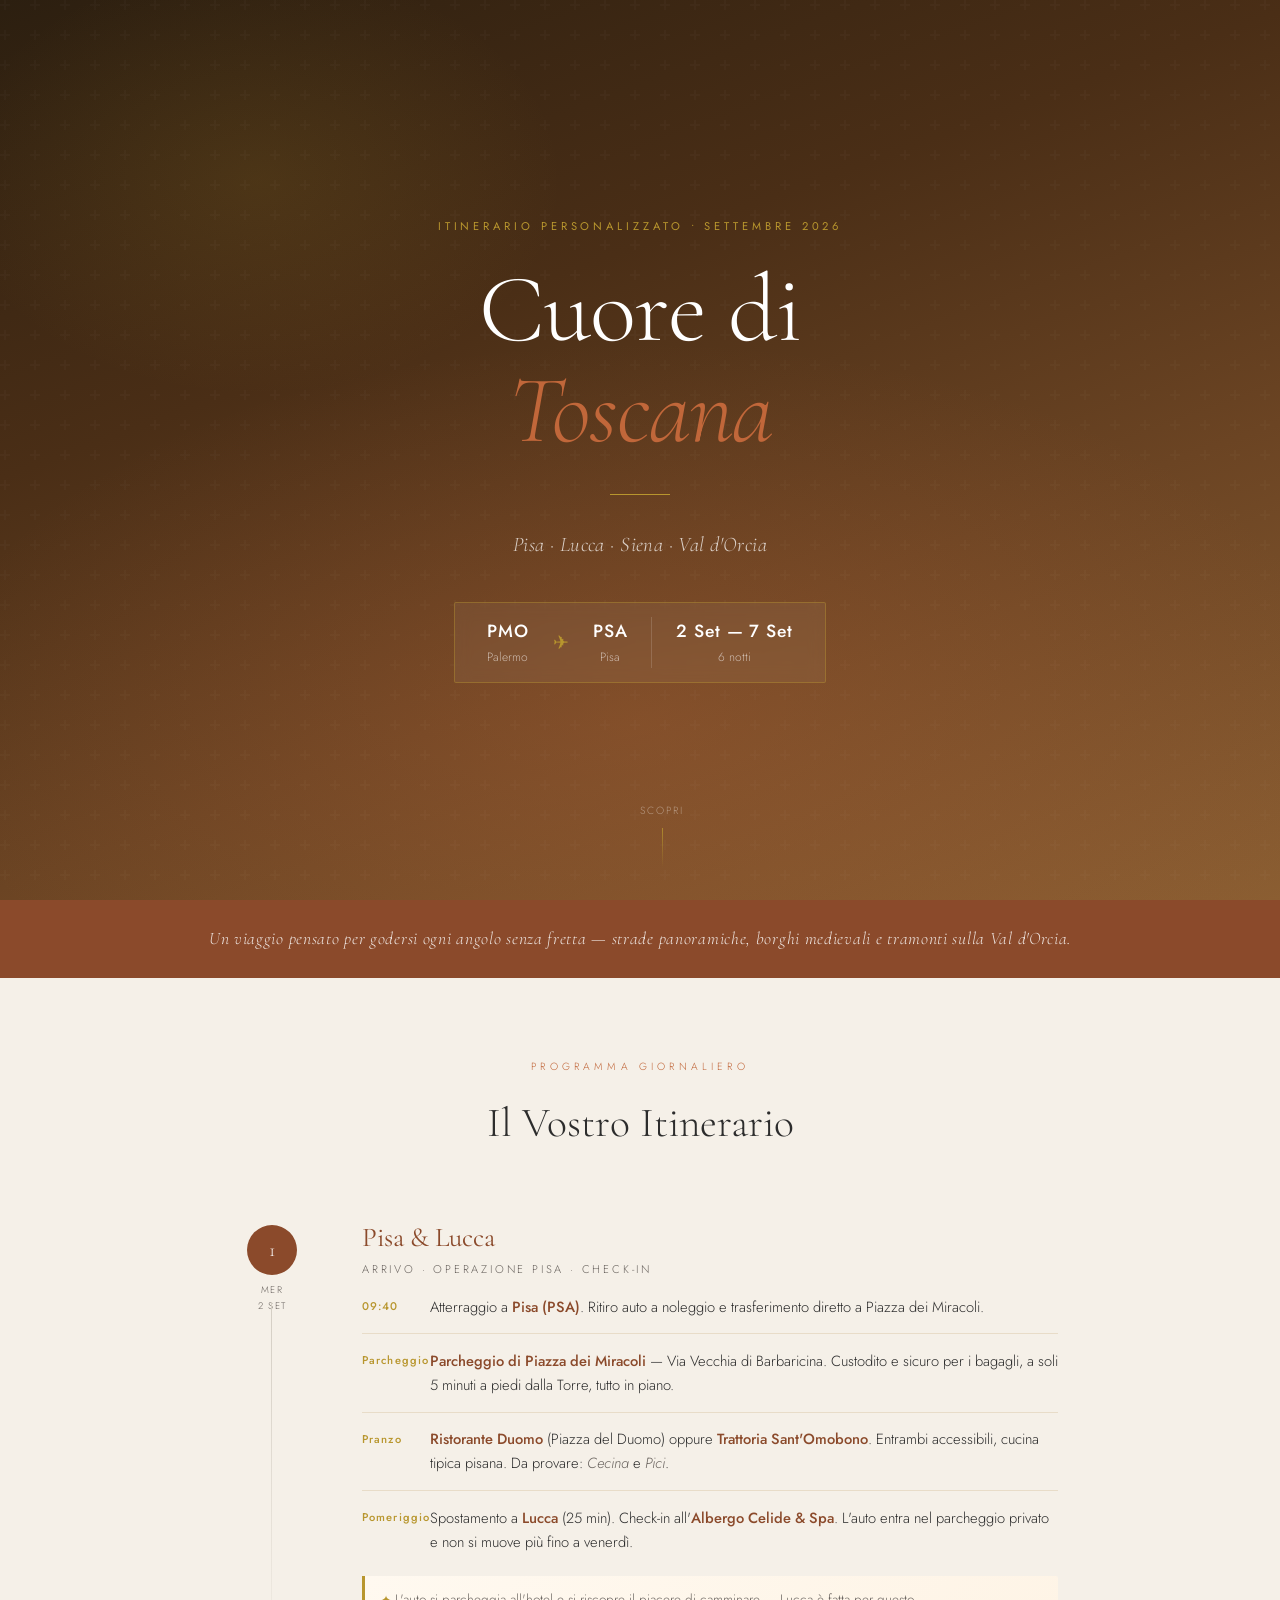
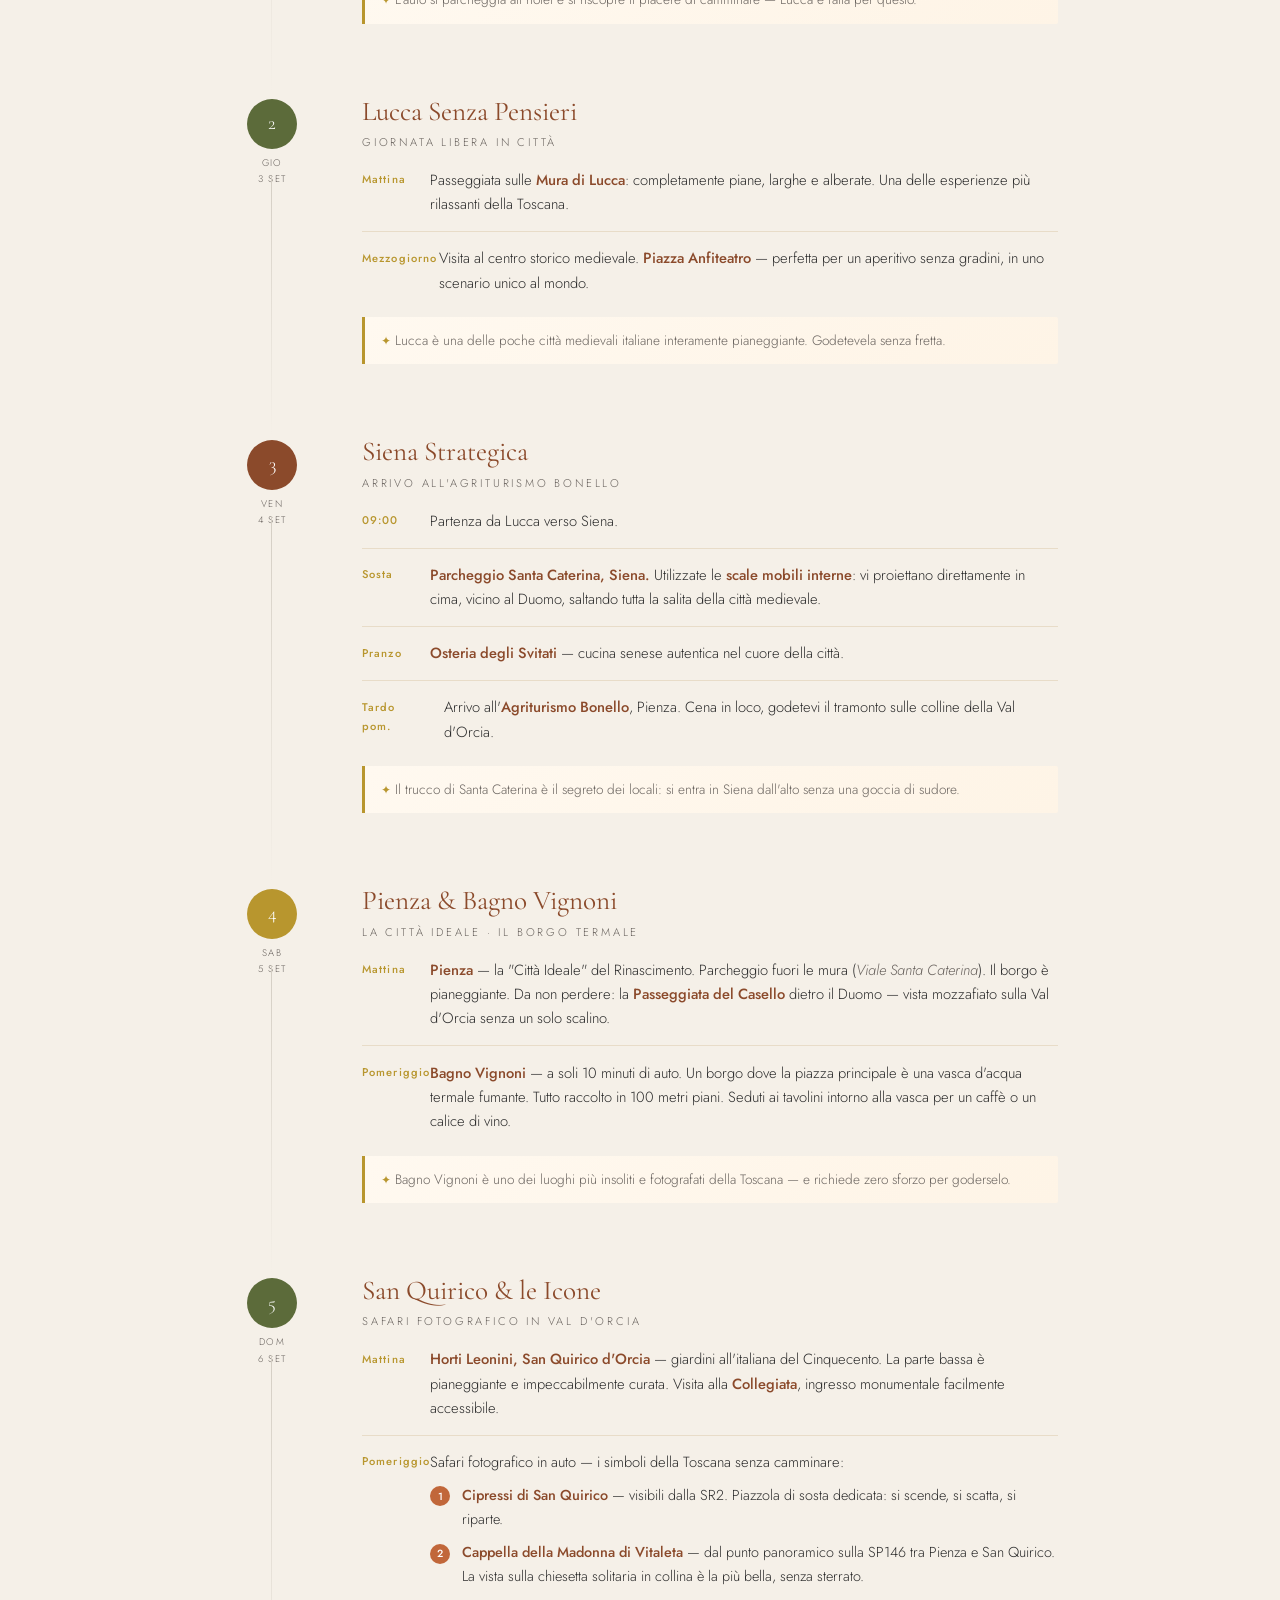
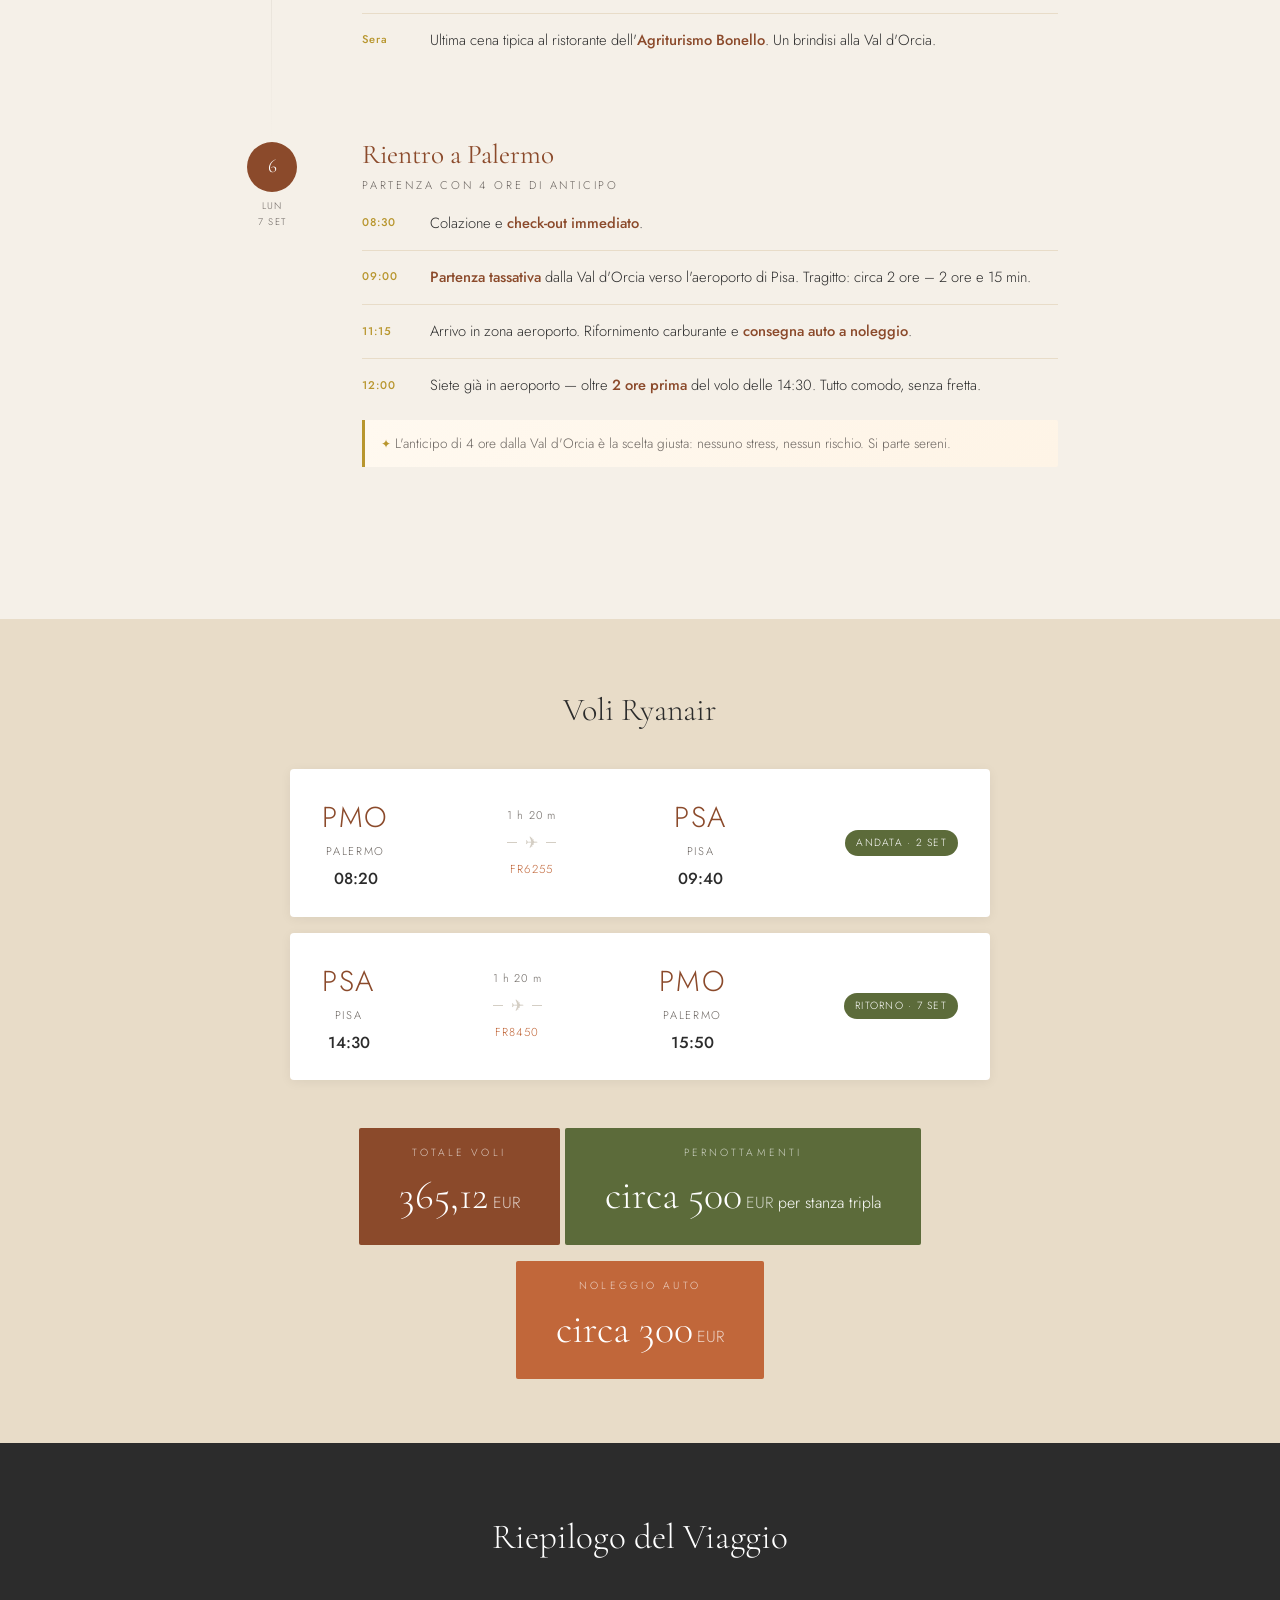
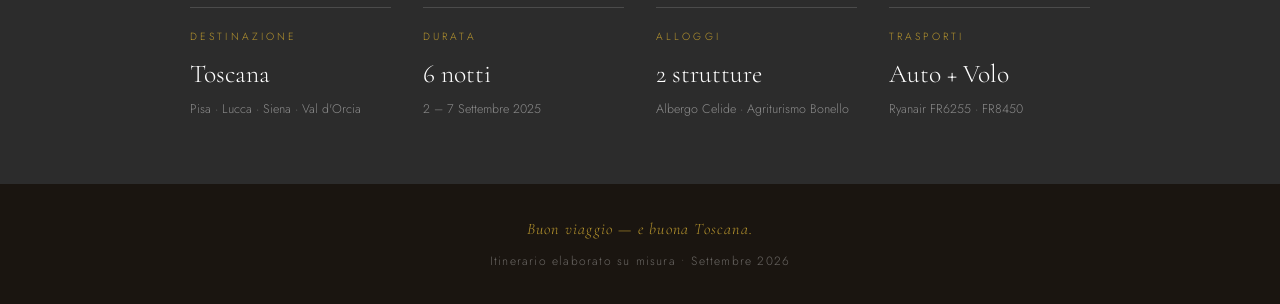
==== commit b2a23c09: "Add files via upload" ====
--- a/toscana_itinerario.html
+++ b/toscana_itinerario.html
@@ -853,6 +853,11 @@
         <div class="p-label">Pernottamenti</div>
         <div><span class="p-amount">circa 500</span><span class="p-currency">EUR</span> per stanza tripla</div>
       </div>
+
+      <div class="price-box" style="background: var(--terracotta); margin-top: 1rem;">
+        <div class="p-label">Noleggio auto</div>
+        <div><span class="p-amount">circa 300</span><span class="p-currency">EUR</span></div>
+      </div>
     </div>
   </section>
 
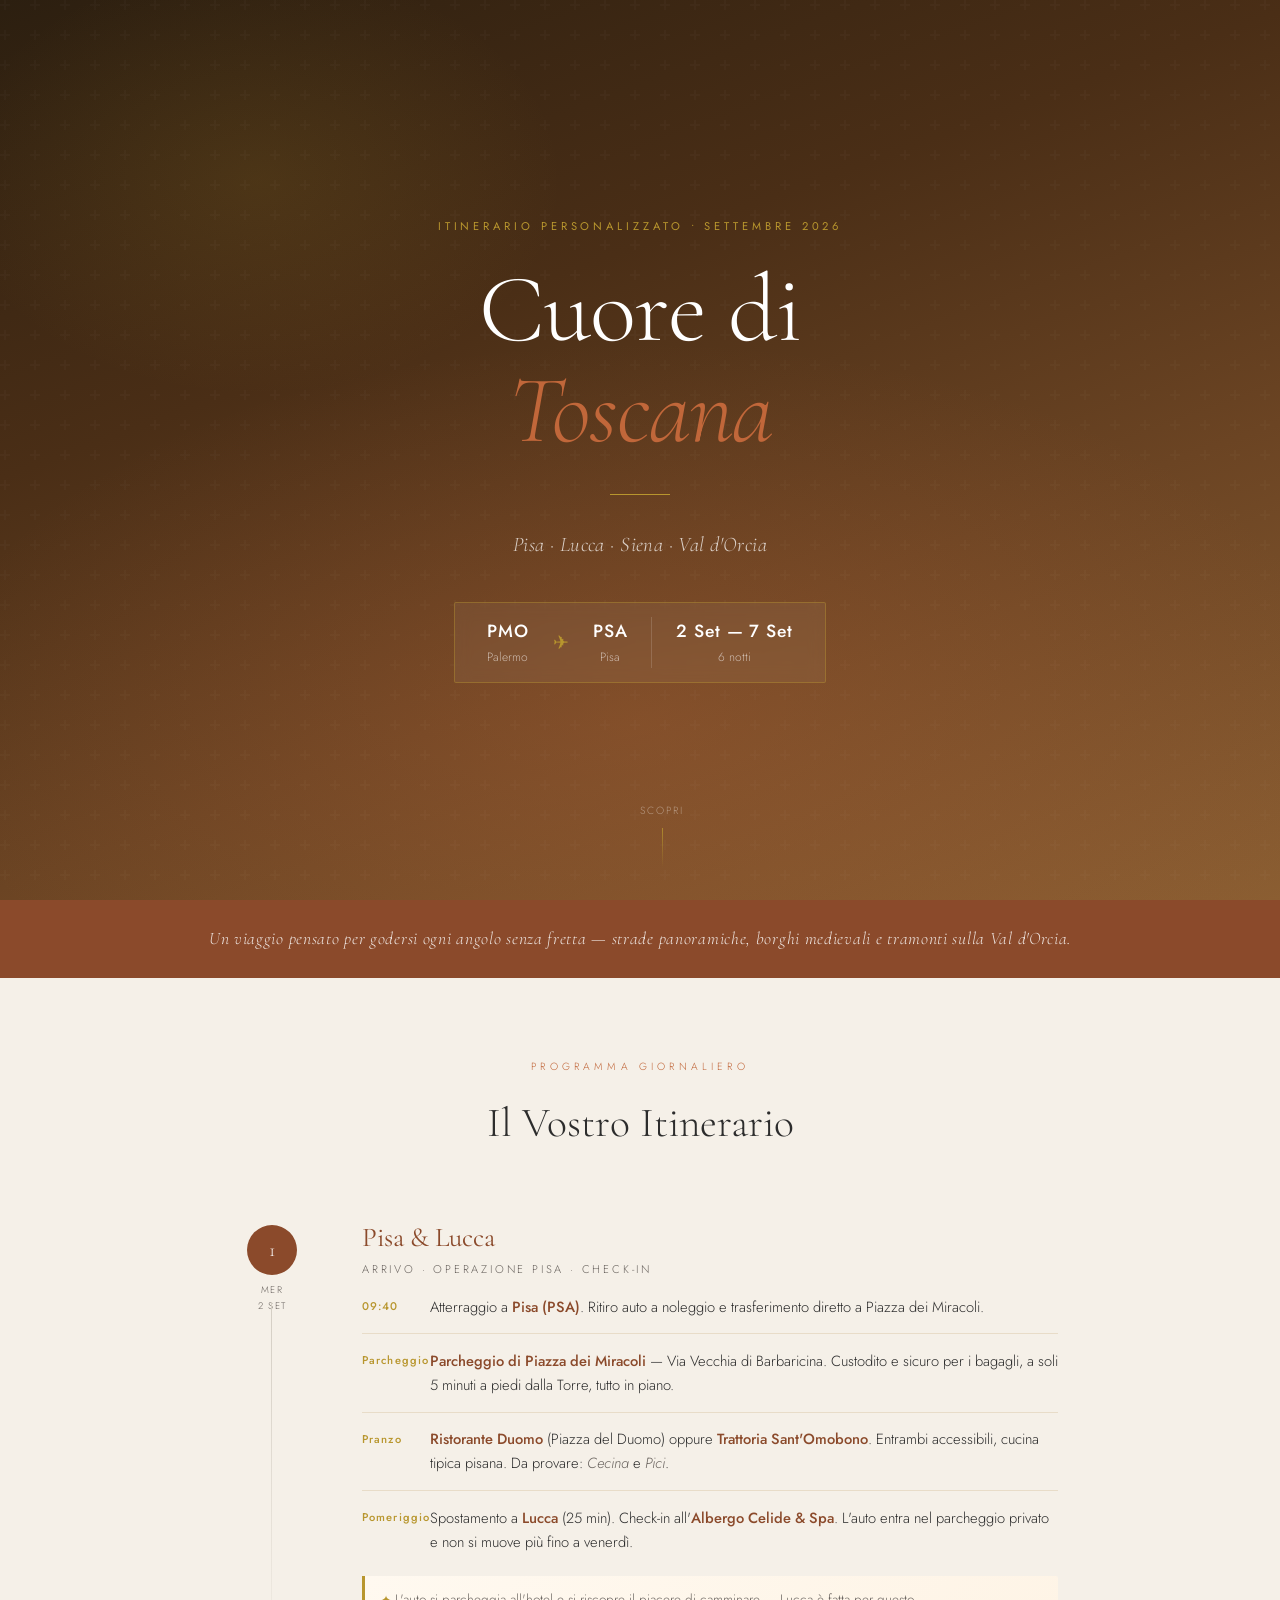
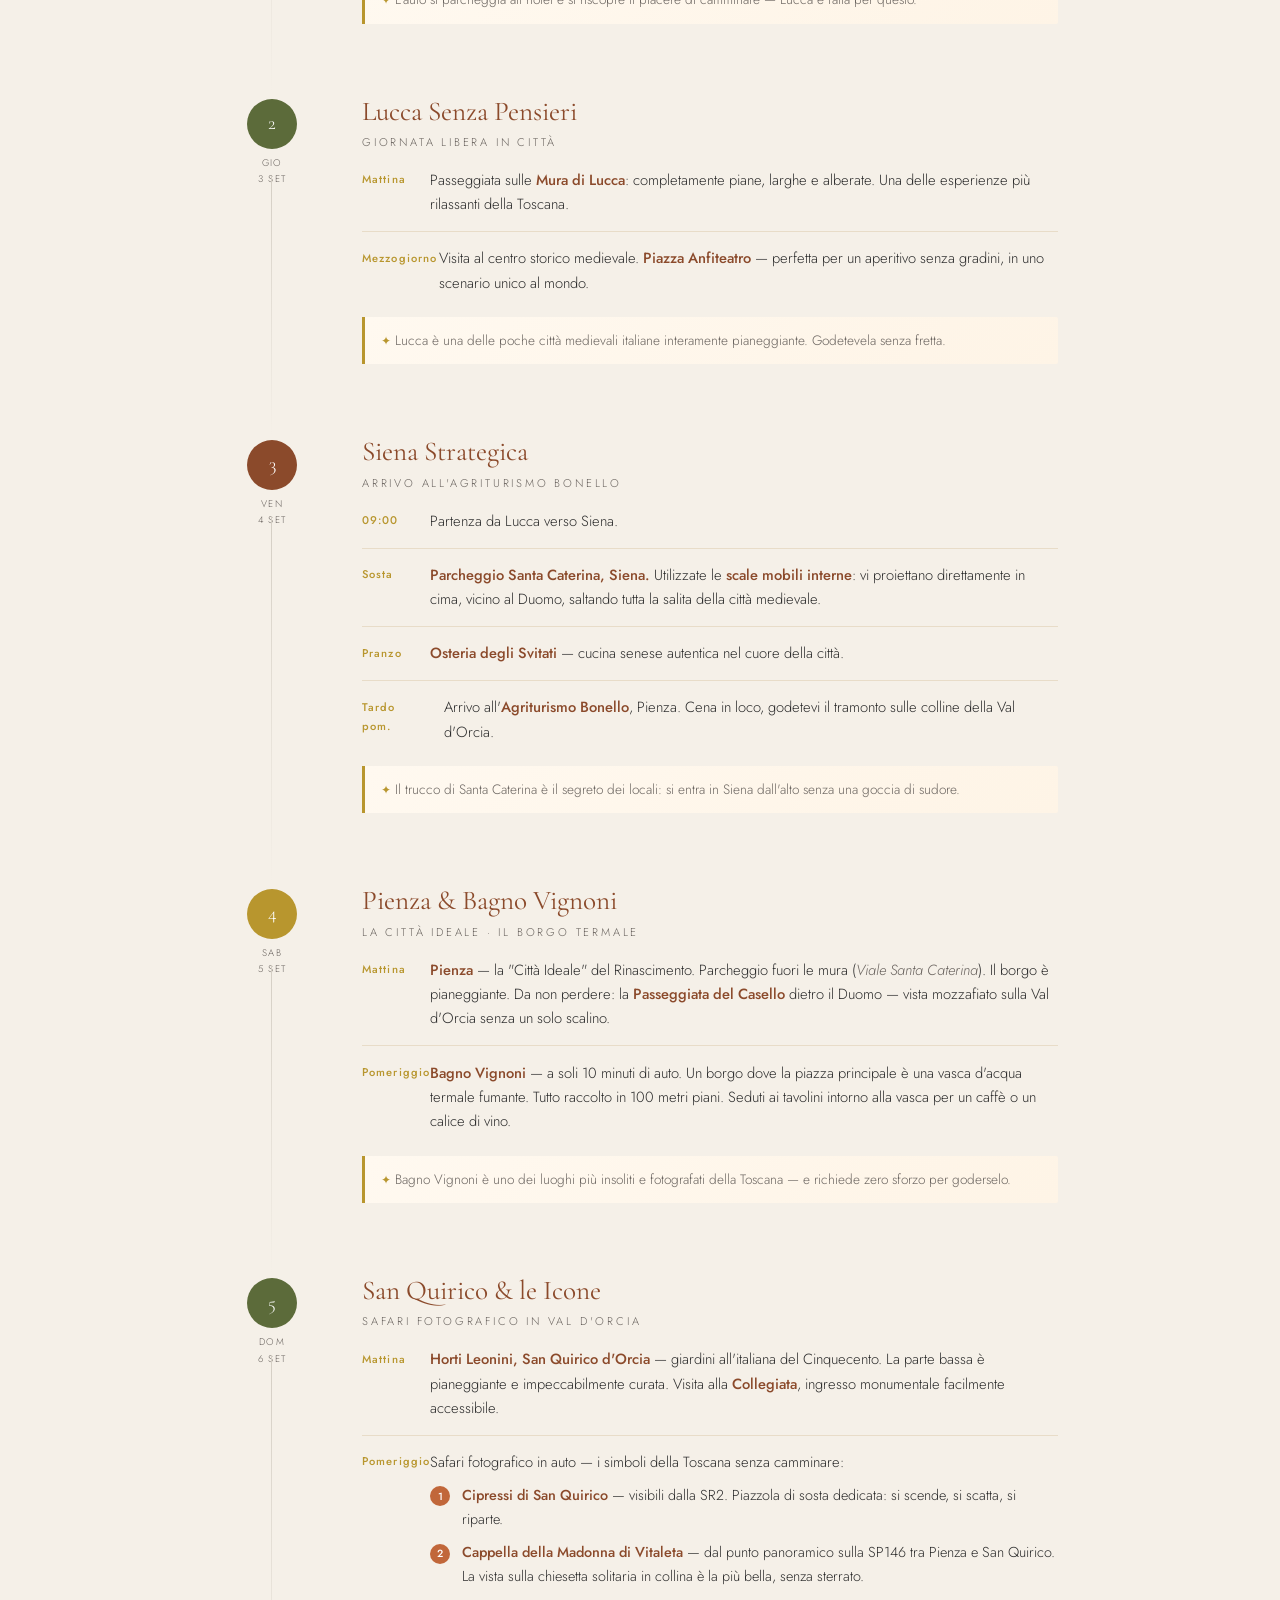
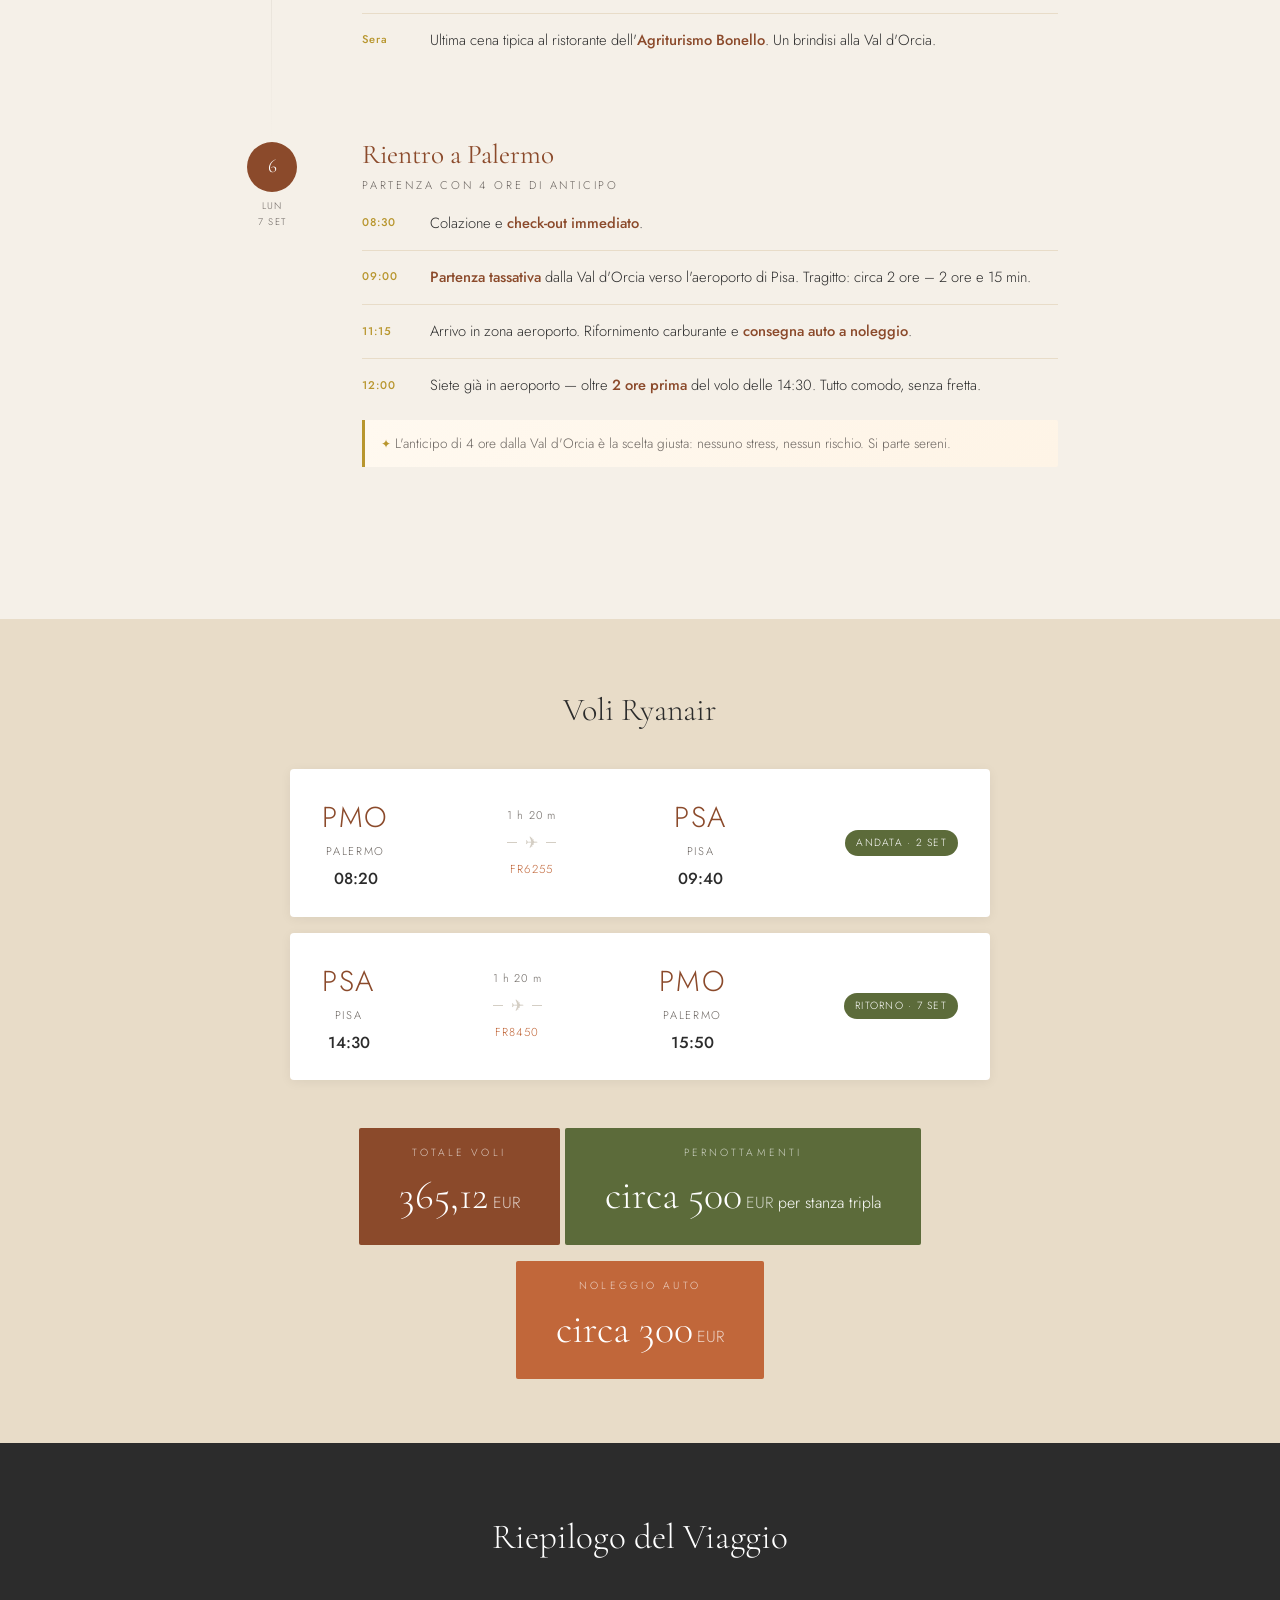
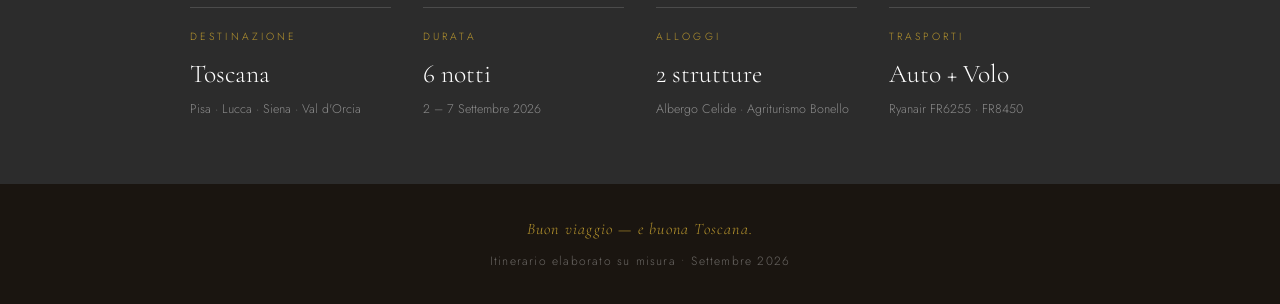
==== commit e8583bb0: "Add files via upload" ====
--- a/toscana_itinerario.html
+++ b/toscana_itinerario.html
@@ -874,7 +874,7 @@
         <div class="summary-item">
           <div class="s-label">Durata</div>
           <div class="s-value">6 notti</div>
-          <div class="s-note">2 – 7 Settembre 2025</div>
+          <div class="s-note">2 – 7 Settembre 2026</div>
         </div>
         <div class="summary-item">
           <div class="s-label">Alloggi</div>
